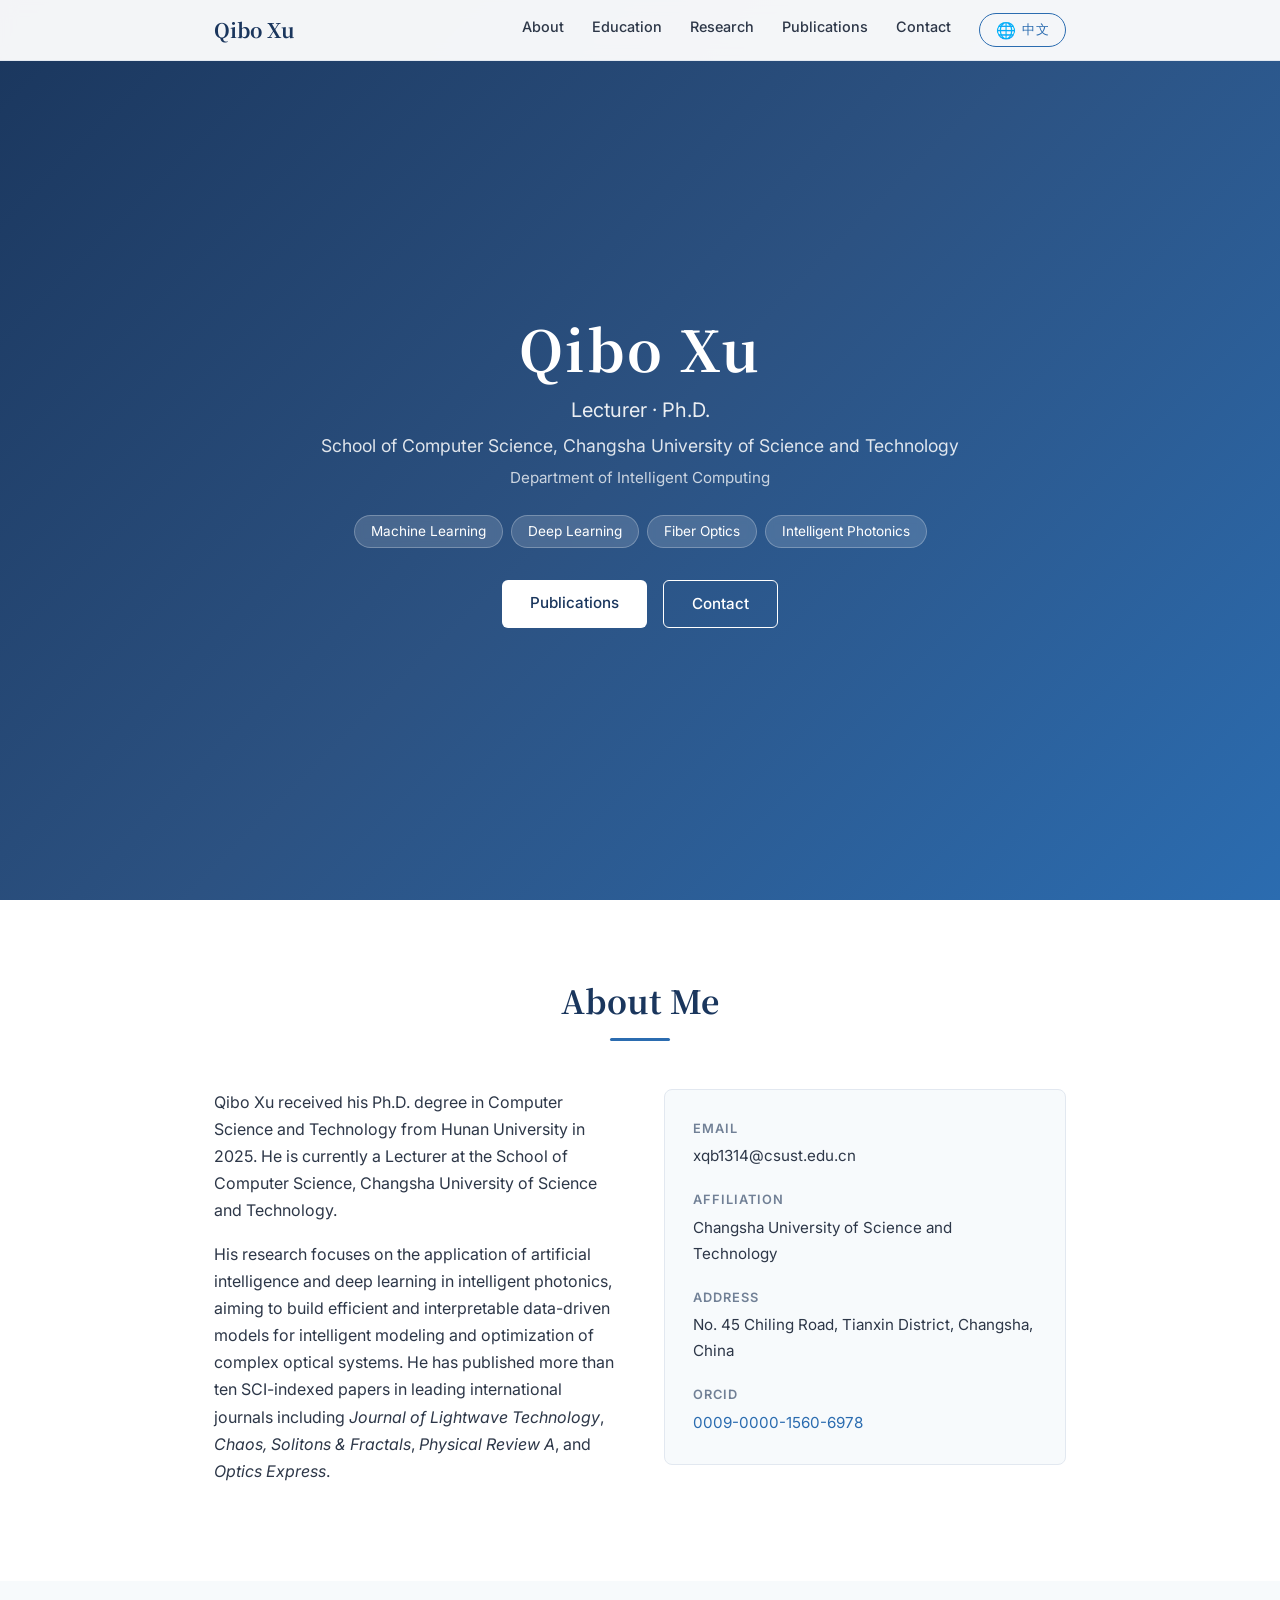
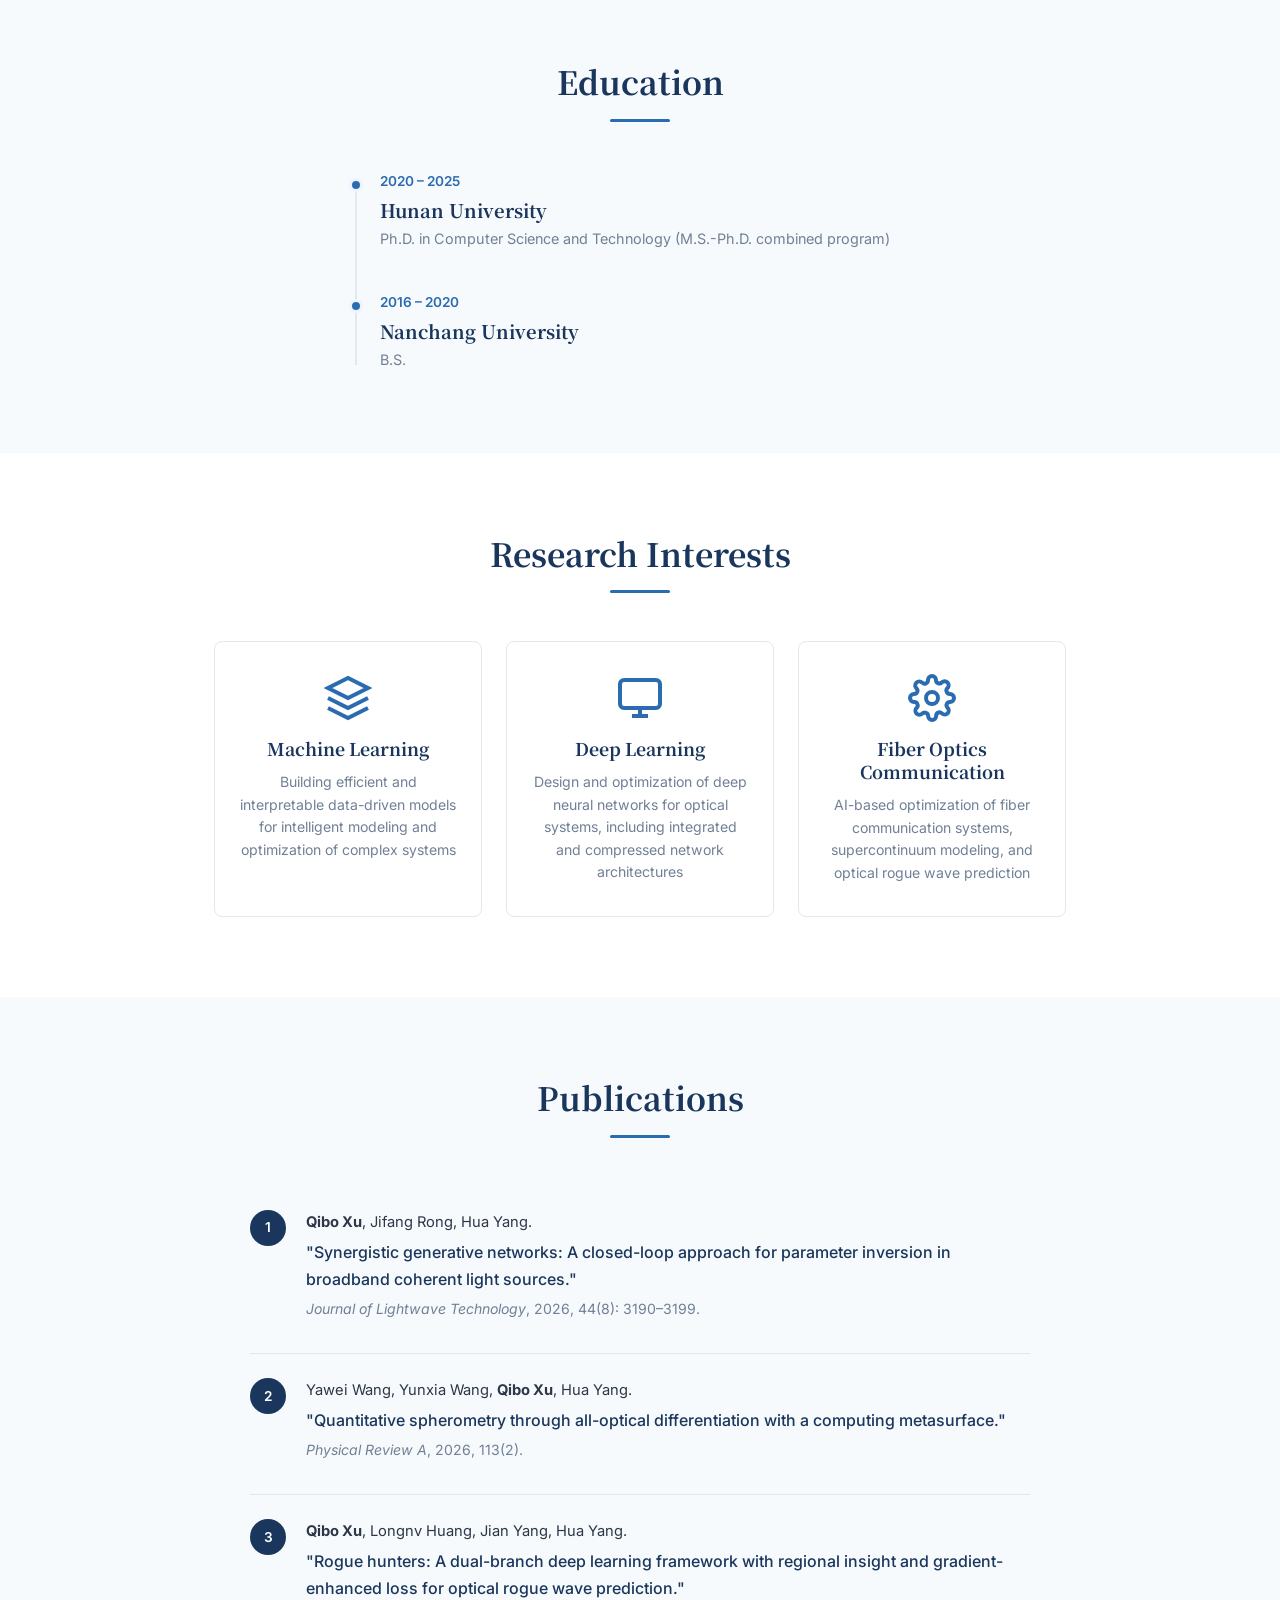
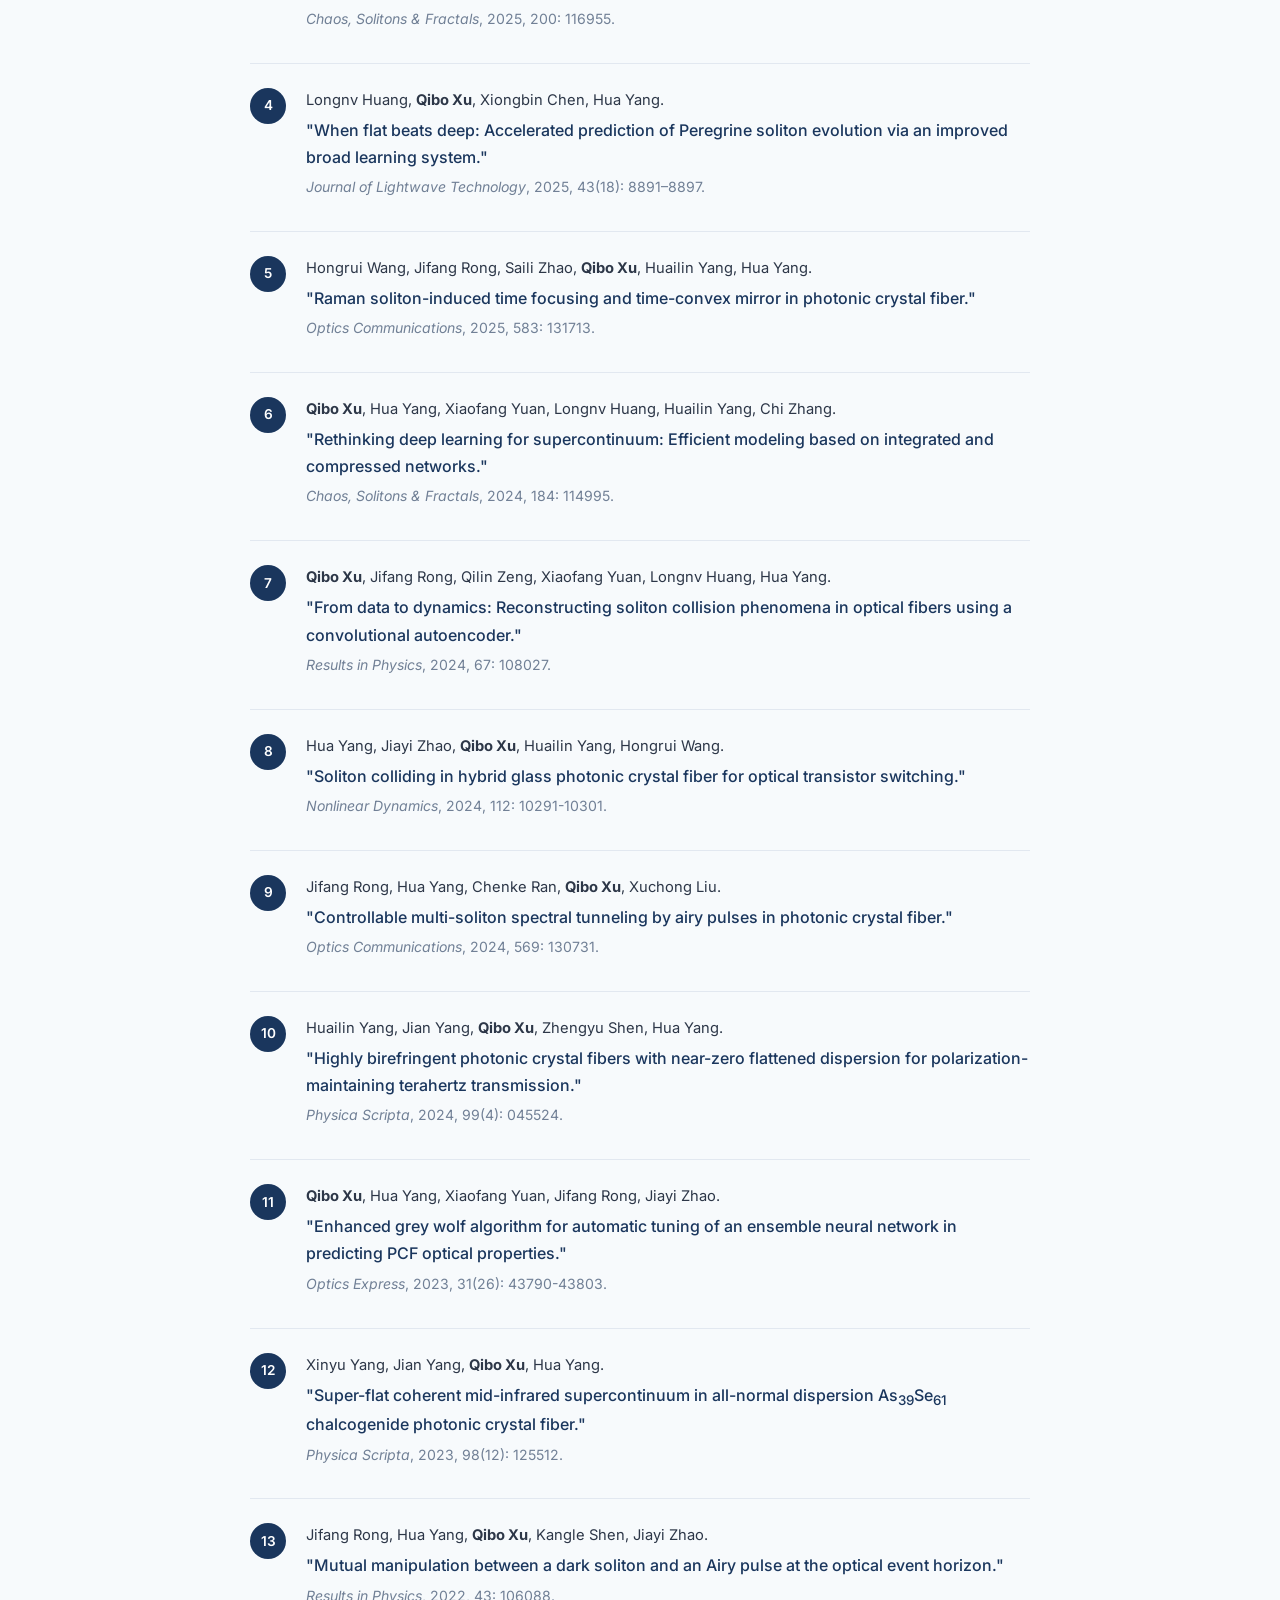
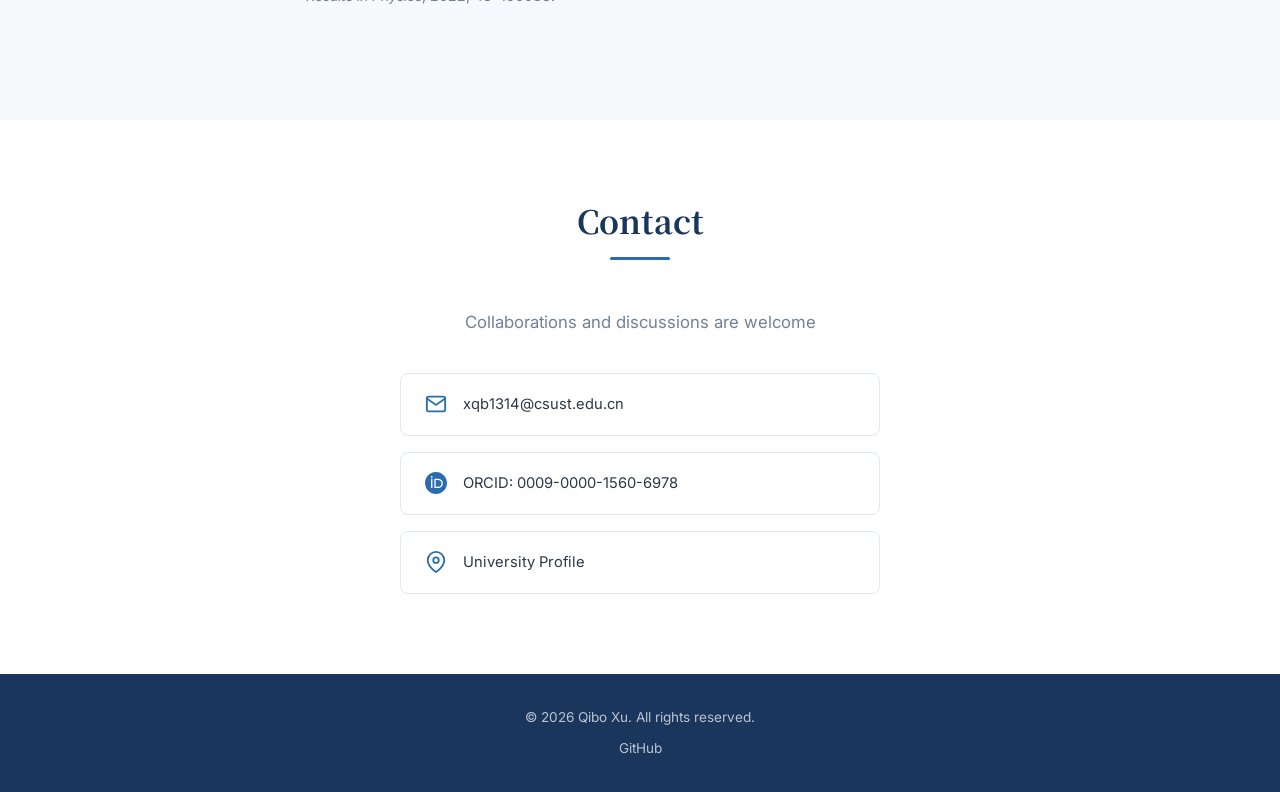
==== en.html @ 3aa689c2 "Initial commit: personal academic website" ====
<!DOCTYPE html>
<html lang="en">
<head>
  <meta charset="UTF-8">
  <meta name="viewport" content="width=device-width, initial-scale=1.0">
  <title>Qibo Xu | Changsha University of Science and Technology</title>
  <meta name="description" content="Qibo Xu, Lecturer at School of Computer Science, CSUST. Research: Machine Learning, Deep Learning, Fiber Optics Communication">
  <link rel="stylesheet" href="css/style.css">
  <link rel="preconnect" href="https://fonts.googleapis.com">
  <link rel="preconnect" href="https://fonts.gstatic.com" crossorigin>
  <link href="https://fonts.googleapis.com/css2?family=Inter:wght@300;400;500;600;700&family=Noto+Serif+SC:wght@400;600;700&display=swap" rel="stylesheet">
</head>
<body>
  <nav class="navbar">
    <div class="nav-container">
      <a href="#" class="nav-logo">Qibo Xu</a>
      <ul class="nav-menu">
        <li><a href="#about">About</a></li>
        <li><a href="#education">Education</a></li>
        <li><a href="#research">Research</a></li>
        <li><a href="#publications">Publications</a></li>
        <li><a href="#contact">Contact</a></li>
        <li><a href="index.html" class="lang-switch"><span class="icon">🌐</span> 中文</a></li>
      </ul>
      <div class="nav-toggle">
        <span></span><span></span><span></span>
      </div>
    </div>
  </nav>

  <header class="hero">
    <div class="hero-content">
      <h1 class="hero-name">Qibo Xu</h1>
      <p class="hero-title">Lecturer · Ph.D.</p>
      <p class="hero-affiliation">School of Computer Science, Changsha University of Science and Technology</p>
      <p class="hero-field">Department of Intelligent Computing</p>
      <div class="hero-tags">
        <span>Machine Learning</span>
        <span>Deep Learning</span>
        <span>Fiber Optics</span>
        <span>Intelligent Photonics</span>
      </div>
      <div class="hero-cta">
        <a href="#publications" class="btn btn-primary">Publications</a>
        <a href="#contact" class="btn btn-outline">Contact</a>
      </div>
    </div>
  </header>

  <section id="about" class="section">
    <div class="container">
      <h2 class="section-title">About Me</h2>
      <div class="section-divider"></div>
      <div class="about-grid">
        <div class="about-text">
          <p>Qibo Xu received his Ph.D. degree in Computer Science and Technology from Hunan University in 2025. He is currently a Lecturer at the School of Computer Science, Changsha University of Science and Technology.</p>
          <p>His research focuses on the application of artificial intelligence and deep learning in intelligent photonics, aiming to build efficient and interpretable data-driven models for intelligent modeling and optimization of complex optical systems. He has published more than ten SCI-indexed papers in leading international journals including <em>Journal of Lightwave Technology</em>, <em>Chaos, Solitons &amp; Fractals</em>, <em>Physical Review A</em>, and <em>Optics Express</em>.</p>
        </div>
        <div class="about-info">
          <div class="info-item">
            <span class="info-label">Email</span>
            <span class="info-value">xqb1314@csust.edu.cn</span>
          </div>
          <div class="info-item">
            <span class="info-label">Affiliation</span>
            <span class="info-value">Changsha University of Science and Technology</span>
          </div>
          <div class="info-item">
            <span class="info-label">Address</span>
            <span class="info-value">No. 45 Chiling Road, Tianxin District, Changsha, China</span>
          </div>
          <div class="info-item">
            <span class="info-label">ORCID</span>
            <span class="info-value">
              <a href="https://orcid.org/0009-0000-1560-6978" target="_blank" rel="noopener">0009-0000-1560-6978</a>
            </span>
          </div>
        </div>
      </div>
    </div>
  </section>

  <section id="education" class="section section-alt">
    <div class="container">
      <h2 class="section-title">Education</h2>
      <div class="section-divider"></div>
      <div class="timeline">
        <div class="timeline-item">
          <div class="timeline-dot"></div>
          <div class="timeline-date">2020 – 2025</div>
          <div class="timeline-content">
            <h3>Hunan University</h3>
            <p>Ph.D. in Computer Science and Technology (M.S.-Ph.D. combined program)</p>
          </div>
        </div>
        <div class="timeline-item">
          <div class="timeline-dot"></div>
          <div class="timeline-date">2016 – 2020</div>
          <div class="timeline-content">
            <h3>Nanchang University</h3>
            <p>B.S.</p>
          </div>
        </div>
      </div>
    </div>
  </section>

  <section id="research" class="section">
    <div class="container">
      <h2 class="section-title">Research Interests</h2>
      <div class="section-divider"></div>
      <div class="research-grid">
        <div class="research-card">
          <div class="research-icon">
            <svg viewBox="0 0 24 24" fill="none" stroke="currentColor" stroke-width="2">
              <path d="M12 2L2 7l10 5 10-5-10-5z"/><path d="M2 17l10 5 10-5"/><path d="M2 12l10 5 10-5"/>
            </svg>
          </div>
          <h3>Machine Learning</h3>
          <p>Building efficient and interpretable data-driven models for intelligent modeling and optimization of complex systems</p>
        </div>
        <div class="research-card">
          <div class="research-icon">
            <svg viewBox="0 0 24 24" fill="none" stroke="currentColor" stroke-width="2">
              <rect x="2" y="3" width="20" height="14" rx="2" ry="2"/><line x1="8" y1="21" x2="16" y2="21"/><line x1="12" y1="17" x2="12" y2="21"/>
            </svg>
          </div>
          <h3>Deep Learning</h3>
          <p>Design and optimization of deep neural networks for optical systems, including integrated and compressed network architectures</p>
        </div>
        <div class="research-card">
          <div class="research-icon">
            <svg viewBox="0 0 24 24" fill="none" stroke="currentColor" stroke-width="2">
              <circle cx="12" cy="12" r="3"/><path d="M19.4 15a1.65 1.65 0 0 0 .33 1.82l.06.06a2 2 0 0 1-2.83 2.83l-.06-.06a1.65 1.65 0 0 0-1.82-.33 1.65 1.65 0 0 0-1 1.51V21a2 2 0 0 1-4 0v-.09A1.65 1.65 0 0 0 9 19.4a1.65 1.65 0 0 0-1.82.33l-.06.06a2 2 0 0 1-2.83-2.83l.06-.06A1.65 1.65 0 0 0 4.68 15a1.65 1.65 0 0 0-1.51-1H3a2 2 0 0 1 0-4h.09A1.65 1.65 0 0 0 4.6 9a1.65 1.65 0 0 0-.33-1.82l-.06-.06a2 2 0 0 1 2.83-2.83l.06.06A1.65 1.65 0 0 0 9 4.68a1.65 1.65 0 0 0 1-1.51V3a2 2 0 0 1 4 0v.09a1.65 1.65 0 0 0 1 1.51 1.65 1.65 0 0 0 1.82-.33l.06-.06a2 2 0 0 1 2.83 2.83l-.06.06A1.65 1.65 0 0 0 19.4 9a1.65 1.65 0 0 0 1.51 1H21a2 2 0 0 1 0 4h-.09a1.65 1.65 0 0 0-1.51 1z"/>
            </svg>
          </div>
          <h3>Fiber Optics Communication</h3>
          <p>AI-based optimization of fiber communication systems, supercontinuum modeling, and optical rogue wave prediction</p>
        </div>
      </div>
    </div>
  </section>

  <section id="publications" class="section section-alt">
    <div class="container">
      <h2 class="section-title">Publications</h2>
      <div class="section-divider"></div>
      <div class="pub-list">
        <div class="pub-item">
          <span class="pub-num">1</span>
          <div class="pub-content">
            <p class="pub-authors"><strong>Qibo Xu</strong>, Jifang Rong, Hua Yang.</p>
            <p class="pub-title">"Synergistic generative networks: A closed-loop approach for parameter inversion in broadband coherent light sources."</p>
            <p class="pub-journal"><em>Journal of Lightwave Technology</em>, 2026, 44(8): 3190–3199.</p>
          </div>
        </div>
        <div class="pub-item">
          <span class="pub-num">2</span>
          <div class="pub-content">
            <p class="pub-authors">Yawei Wang, Yunxia Wang, <strong>Qibo Xu</strong>, Hua Yang.</p>
            <p class="pub-title">"Quantitative spherometry through all-optical differentiation with a computing metasurface."</p>
            <p class="pub-journal"><em>Physical Review A</em>, 2026, 113(2).</p>
          </div>
        </div>
        <div class="pub-item">
          <span class="pub-num">3</span>
          <div class="pub-content">
            <p class="pub-authors"><strong>Qibo Xu</strong>, Longnv Huang, Jian Yang, Hua Yang.</p>
            <p class="pub-title">"Rogue hunters: A dual-branch deep learning framework with regional insight and gradient-enhanced loss for optical rogue wave prediction."</p>
            <p class="pub-journal"><em>Chaos, Solitons &amp; Fractals</em>, 2025, 200: 116955.</p>
          </div>
        </div>
        <div class="pub-item">
          <span class="pub-num">4</span>
          <div class="pub-content">
            <p class="pub-authors">Longnv Huang, <strong>Qibo Xu</strong>, Xiongbin Chen, Hua Yang.</p>
            <p class="pub-title">"When flat beats deep: Accelerated prediction of Peregrine soliton evolution via an improved broad learning system."</p>
            <p class="pub-journal"><em>Journal of Lightwave Technology</em>, 2025, 43(18): 8891–8897.</p>
          </div>
        </div>
        <div class="pub-item">
          <span class="pub-num">5</span>
          <div class="pub-content">
            <p class="pub-authors">Hongrui Wang, Jifang Rong, Saili Zhao, <strong>Qibo Xu</strong>, Huailin Yang, Hua Yang.</p>
            <p class="pub-title">"Raman soliton-induced time focusing and time-convex mirror in photonic crystal fiber."</p>
            <p class="pub-journal"><em>Optics Communications</em>, 2025, 583: 131713.</p>
          </div>
        </div>
        <div class="pub-item">
          <span class="pub-num">6</span>
          <div class="pub-content">
            <p class="pub-authors"><strong>Qibo Xu</strong>, Hua Yang, Xiaofang Yuan, Longnv Huang, Huailin Yang, Chi Zhang.</p>
            <p class="pub-title">"Rethinking deep learning for supercontinuum: Efficient modeling based on integrated and compressed networks."</p>
            <p class="pub-journal"><em>Chaos, Solitons &amp; Fractals</em>, 2024, 184: 114995.</p>
          </div>
        </div>
        <div class="pub-item">
          <span class="pub-num">7</span>
          <div class="pub-content">
            <p class="pub-authors"><strong>Qibo Xu</strong>, Jifang Rong, Qilin Zeng, Xiaofang Yuan, Longnv Huang, Hua Yang.</p>
            <p class="pub-title">"From data to dynamics: Reconstructing soliton collision phenomena in optical fibers using a convolutional autoencoder."</p>
            <p class="pub-journal"><em>Results in Physics</em>, 2024, 67: 108027.</p>
          </div>
        </div>
        <div class="pub-item">
          <span class="pub-num">8</span>
          <div class="pub-content">
            <p class="pub-authors">Hua Yang, Jiayi Zhao, <strong>Qibo Xu</strong>, Huailin Yang, Hongrui Wang.</p>
            <p class="pub-title">"Soliton colliding in hybrid glass photonic crystal fiber for optical transistor switching."</p>
            <p class="pub-journal"><em>Nonlinear Dynamics</em>, 2024, 112: 10291-10301.</p>
          </div>
        </div>
        <div class="pub-item">
          <span class="pub-num">9</span>
          <div class="pub-content">
            <p class="pub-authors">Jifang Rong, Hua Yang, Chenke Ran, <strong>Qibo Xu</strong>, Xuchong Liu.</p>
            <p class="pub-title">"Controllable multi-soliton spectral tunneling by airy pulses in photonic crystal fiber."</p>
            <p class="pub-journal"><em>Optics Communications</em>, 2024, 569: 130731.</p>
          </div>
        </div>
        <div class="pub-item">
          <span class="pub-num">10</span>
          <div class="pub-content">
            <p class="pub-authors">Huailin Yang, Jian Yang, <strong>Qibo Xu</strong>, Zhengyu Shen, Hua Yang.</p>
            <p class="pub-title">"Highly birefringent photonic crystal fibers with near-zero flattened dispersion for polarization-maintaining terahertz transmission."</p>
            <p class="pub-journal"><em>Physica Scripta</em>, 2024, 99(4): 045524.</p>
          </div>
        </div>
        <div class="pub-item">
          <span class="pub-num">11</span>
          <div class="pub-content">
            <p class="pub-authors"><strong>Qibo Xu</strong>, Hua Yang, Xiaofang Yuan, Jifang Rong, Jiayi Zhao.</p>
            <p class="pub-title">"Enhanced grey wolf algorithm for automatic tuning of an ensemble neural network in predicting PCF optical properties."</p>
            <p class="pub-journal"><em>Optics Express</em>, 2023, 31(26): 43790-43803.</p>
          </div>
        </div>
        <div class="pub-item">
          <span class="pub-num">12</span>
          <div class="pub-content">
            <p class="pub-authors">Xinyu Yang, Jian Yang, <strong>Qibo Xu</strong>, Hua Yang.</p>
            <p class="pub-title">"Super-flat coherent mid-infrared supercontinuum in all-normal dispersion As<sub>39</sub>Se<sub>61</sub> chalcogenide photonic crystal fiber."</p>
            <p class="pub-journal"><em>Physica Scripta</em>, 2023, 98(12): 125512.</p>
          </div>
        </div>
        <div class="pub-item">
          <span class="pub-num">13</span>
          <div class="pub-content">
            <p class="pub-authors">Jifang Rong, Hua Yang, <strong>Qibo Xu</strong>, Kangle Shen, Jiayi Zhao.</p>
            <p class="pub-title">"Mutual manipulation between a dark soliton and an Airy pulse at the optical event horizon."</p>
            <p class="pub-journal"><em>Results in Physics</em>, 2022, 43: 106088.</p>
          </div>
        </div>
      </div>
    </div>
  </section>

  <section id="contact" class="section">
    <div class="container">
      <h2 class="section-title">Contact</h2>
      <div class="section-divider"></div>
      <div class="contact-content">
        <p class="contact-text">Collaborations and discussions are welcome</p>
        <div class="contact-links">
          <a href="mailto:xqb1314@csust.edu.cn" class="contact-card">
            <svg viewBox="0 0 24 24" fill="none" stroke="currentColor" stroke-width="2">
              <path d="M4 4h16c1.1 0 2 .9 2 2v12c0 1.1-.9 2-2 2H4c-1.1 0-2-.9-2-2V6c0-1.1.9-2 2-2z"/>
              <polyline points="22,6 12,13 2,6"/>
            </svg>
            <span>xqb1314@csust.edu.cn</span>
          </a>
          <a href="https://orcid.org/0009-0000-1560-6978" target="_blank" rel="noopener" class="contact-card">
            <svg viewBox="0 0 24 24" fill="currentColor">
              <path d="M12 0C5.372 0 0 5.372 0 12s5.372 12 12 12 12-5.372 12-12S18.628 0 12 0zM7.369 4.378c.525 0 .947.431.947.947s-.422.947-.947.947a.95.95 0 0 1-.947-.947c0-.525.422-.947.947-.947zm-.722 3.038h1.444v10.041H6.647V7.416zm3.562 0h3.9c3.712 0 5.344 2.653 5.344 5.025 0 2.578-2.016 5.025-5.325 5.025h-3.919V7.416zm1.444 1.303v7.444h2.297c3.272 0 4.022-2.484 4.022-3.722 0-2.016-1.284-3.722-3.997-3.722h-2.322z"/>
            </svg>
            <span>ORCID: 0009-0000-1560-6978</span>
          </a>
          <a href="https://www.csust.edu.cn/jtxy/info/1342/24388.htm" target="_blank" rel="noopener" class="contact-card">
            <svg viewBox="0 0 24 24" fill="none" stroke="currentColor" stroke-width="2">
              <path d="M21 10c0 7-9 13-9 13s-9-6-9-13a9 9 0 0 1 18 0z"/>
              <circle cx="12" cy="10" r="3"/>
            </svg>
            <span>University Profile</span>
          </a>
        </div>
      </div>
    </div>
  </section>

  <footer class="footer">
    <div class="container">
      <p>&copy; 2026 Qibo Xu. All rights reserved.</p>
      <p class="footer-links">
        <a href="https://github.com/huang-td" target="_blank" rel="noopener">GitHub</a>
      </p>
    </div>
  </footer>

  <script src="js/main.js"></script>
</body>
</html>
---- css/style.css ----
*, *::before, *::after {
  margin: 0;
  padding: 0;
  box-sizing: border-box;
}

:root {
  --primary: #1a365d;
  --primary-light: #2b6cb0;
  --primary-lighter: #ebf4ff;
  --accent: #2b6cb0;
  --text: #2d3748;
  --text-light: #718096;
  --bg: #ffffff;
  --bg-alt: #f7fafc;
  --border: #e2e8f0;
  --radius: 8px;
  --shadow: 0 2px 12px rgba(0, 0, 0, 0.06);
  --transition: 0.3s ease;
}

html {
  scroll-behavior: smooth;
}

body {
  font-family: 'Inter', -apple-system, BlinkMacSystemFont, 'Segoe UI', sans-serif;
  color: var(--text);
  line-height: 1.7;
  background: var(--bg);
  -webkit-font-smoothing: antialiased;
}

h1, h2, h3 {
  font-family: 'Noto Serif SC', Georgia, 'Times New Roman', serif;
  line-height: 1.3;
}

.container {
  max-width: 900px;
  margin: 0 auto;
  padding: 0 24px;
}

.section {
  padding: 80px 0;
}

.section-alt {
  background: var(--bg-alt);
}

.section-title {
  font-size: 2rem;
  text-align: center;
  color: var(--primary);
  margin-bottom: 16px;
}

.section-divider {
  width: 60px;
  height: 3px;
  background: var(--accent);
  margin: 0 auto 48px;
  border-radius: 2px;
}

/* Navigation */
.navbar {
  position: fixed;
  top: 0;
  left: 0;
  right: 0;
  z-index: 1000;
  background: rgba(255, 255, 255, 0.95);
  backdrop-filter: blur(8px);
  border-bottom: 1px solid var(--border);
  transition: var(--transition);
}

.nav-container {
  max-width: 900px;
  margin: 0 auto;
  padding: 0 24px;
  display: flex;
  align-items: center;
  justify-content: space-between;
  height: 60px;
}

.nav-logo {
  font-family: 'Noto Serif SC', serif;
  font-size: 1.25rem;
  font-weight: 700;
  color: var(--primary);
  text-decoration: none;
}

.nav-menu {
  display: flex;
  list-style: none;
  gap: 28px;
}

.nav-menu a {
  text-decoration: none;
  color: var(--text);
  font-size: 0.9rem;
  font-weight: 500;
  transition: color var(--transition);
}

.nav-menu a:hover {
  color: var(--accent);
}

.lang-switch {
  display: inline-flex;
  align-items: center;
  gap: 6px;
  padding: 5px 16px;
  border: 1.5px solid var(--accent);
  border-radius: 20px;
  font-size: 0.8rem !important;
  font-weight: 600;
  color: var(--accent) !important;
  background: transparent;
  cursor: pointer;
  transition: all 0.3s ease;
  text-decoration: none;
  letter-spacing: 0.5px;
}

.lang-switch:hover {
  background: var(--accent);
  color: #fff !important;
  transform: translateY(-1px);
  box-shadow: 0 2px 8px rgba(43, 108, 176, 0.3);
}

.lang-switch .icon {
  font-size: 1rem;
  line-height: 1;
}

.nav-toggle {
  display: none;
  flex-direction: column;
  gap: 5px;
  cursor: pointer;
  padding: 4px;
}

.nav-toggle span {
  display: block;
  width: 24px;
  height: 2px;
  background: var(--text);
  transition: var(--transition);
}

/* Hero */
.hero {
  min-height: 100vh;
  display: flex;
  align-items: center;
  justify-content: center;
  text-align: center;
  padding: 100px 24px 60px;
  background: linear-gradient(135deg, var(--primary) 0%, #2c5282 50%, #2b6cb0 100%);
  color: #fff;
}

.hero-content {
  max-width: 700px;
}

.hero-name {
  font-size: 3.5rem;
  font-weight: 700;
  margin-bottom: 8px;
  letter-spacing: 2px;
}

.hero-title {
  font-size: 1.25rem;
  opacity: 0.9;
  margin-bottom: 4px;
}

.hero-affiliation {
  font-size: 1.1rem;
  opacity: 0.85;
  margin-bottom: 4px;
}

.hero-field {
  font-size: 0.95rem;
  opacity: 0.75;
  margin-bottom: 24px;
}

.hero-tags {
  display: flex;
  flex-wrap: wrap;
  justify-content: center;
  gap: 8px;
  margin-bottom: 32px;
}

.hero-tags span {
  display: inline-block;
  padding: 4px 16px;
  background: rgba(255, 255, 255, 0.15);
  border: 1px solid rgba(255, 255, 255, 0.25);
  border-radius: 20px;
  font-size: 0.85rem;
  backdrop-filter: blur(4px);
}

.hero-cta {
  display: flex;
  gap: 16px;
  justify-content: center;
}

.btn {
  display: inline-block;
  padding: 10px 28px;
  border-radius: 6px;
  font-size: 0.95rem;
  font-weight: 500;
  text-decoration: none;
  transition: all var(--transition);
  cursor: pointer;
}

.btn-primary {
  background: #fff;
  color: var(--primary);
}

.btn-primary:hover {
  background: rgba(255, 255, 255, 0.9);
  transform: translateY(-1px);
}

.btn-outline {
  border: 1.5px solid #fff;
  color: #fff;
}

.btn-outline:hover {
  background: rgba(255, 255, 255, 0.1);
  transform: translateY(-1px);
}

/* About */
.about-grid {
  display: grid;
  grid-template-columns: 1fr 1fr;
  gap: 48px;
  align-items: start;
}

.about-text p {
  margin-bottom: 16px;
  font-size: 1rem;
  color: var(--text);
}

.about-info {
  background: var(--bg-alt);
  border-radius: var(--radius);
  padding: 28px;
  border: 1px solid var(--border);
}

.info-item {
  display: flex;
  flex-direction: column;
  margin-bottom: 20px;
}

.info-item:last-child {
  margin-bottom: 0;
}

.info-label {
  font-size: 0.8rem;
  font-weight: 600;
  text-transform: uppercase;
  letter-spacing: 1px;
  color: var(--text-light);
  margin-bottom: 4px;
}

.info-value {
  font-size: 0.95rem;
  color: var(--text);
}

.info-value a {
  color: var(--accent);
  text-decoration: none;
}

.info-value a:hover {
  text-decoration: underline;
}

/* Timeline */
.timeline {
  position: relative;
  max-width: 600px;
  margin: 0 auto;
  padding-left: 40px;
}

.timeline::before {
  content: '';
  position: absolute;
  left: 15px;
  top: 8px;
  bottom: 8px;
  width: 2px;
  background: var(--border);
}

.timeline-item {
  position: relative;
  margin-bottom: 40px;
}

.timeline-item:last-child {
  margin-bottom: 0;
}

.timeline-dot {
  position: absolute;
  left: -31px;
  top: 8px;
  width: 14px;
  height: 14px;
  border-radius: 50%;
  background: var(--accent);
  border: 3px solid var(--primary-lighter);
}

.timeline-date {
  font-size: 0.85rem;
  font-weight: 600;
  color: var(--accent);
  margin-bottom: 6px;
}

.timeline-content h3 {
  font-size: 1.15rem;
  margin-bottom: 4px;
  color: var(--primary);
}

.timeline-content p {
  font-size: 0.9rem;
  color: var(--text-light);
}

/* Research */
.research-grid {
  display: grid;
  grid-template-columns: repeat(3, 1fr);
  gap: 24px;
}

.research-card {
  background: var(--bg);
  border: 1px solid var(--border);
  border-radius: var(--radius);
  padding: 32px 24px;
  text-align: center;
  transition: all var(--transition);
}

.research-card:hover {
  transform: translateY(-4px);
  box-shadow: var(--shadow);
  border-color: var(--accent);
}

.research-icon {
  width: 48px;
  height: 48px;
  margin: 0 auto 16px;
  color: var(--accent);
}

.research-icon svg {
  width: 100%;
  height: 100%;
}

.research-card h3 {
  font-size: 1.1rem;
  margin-bottom: 10px;
  color: var(--primary);
}

.research-card p {
  font-size: 0.88rem;
  color: var(--text-light);
  line-height: 1.6;
}

/* Publications */
.pub-list {
  max-width: 780px;
  margin: 0 auto;
}

.pub-item {
  display: flex;
  gap: 20px;
  padding: 24px 0;
  border-bottom: 1px solid var(--border);
}

.pub-item:last-child {
  border-bottom: none;
}

.pub-num {
  flex-shrink: 0;
  width: 36px;
  height: 36px;
  background: var(--primary);
  color: #fff;
  border-radius: 50%;
  display: flex;
  align-items: center;
  justify-content: center;
  font-size: 0.85rem;
  font-weight: 600;
}

.pub-content {
  flex: 1;
}

.pub-authors {
  font-size: 0.92rem;
  margin-bottom: 4px;
}

.pub-title {
  font-size: 1rem;
  color: var(--primary);
  margin-bottom: 4px;
  font-weight: 500;
}

.pub-journal {
  font-size: 0.88rem;
  color: var(--text-light);
  margin-bottom: 8px;
}

.pub-badge {
  display: inline-block;
  font-size: 0.75rem;
  padding: 2px 10px;
  border-radius: 4px;
  background: var(--bg-alt);
  color: var(--text-light);
  border: 1px solid var(--border);
}

.pub-badge.top {
  background: #fef3c7;
  color: #92400e;
  border-color: #fde68a;
}

/* Contact */
.contact-text {
  text-align: center;
  font-size: 1.05rem;
  color: var(--text-light);
  margin-bottom: 36px;
}

.contact-links {
  display: flex;
  flex-direction: column;
  gap: 16px;
  max-width: 480px;
  margin: 0 auto;
}

.contact-card {
  display: flex;
  align-items: center;
  gap: 16px;
  padding: 18px 24px;
  background: var(--bg);
  border: 1px solid var(--border);
  border-radius: var(--radius);
  text-decoration: none;
  color: var(--text);
  transition: all var(--transition);
}

.contact-card:hover {
  border-color: var(--accent);
  box-shadow: var(--shadow);
  transform: translateX(4px);
}

.contact-card svg {
  width: 22px;
  height: 22px;
  flex-shrink: 0;
  color: var(--accent);
}

.contact-card span {
  font-size: 0.92rem;
}

/* Footer */
.footer {
  background: var(--primary);
  color: rgba(255, 255, 255, 0.7);
  text-align: center;
  padding: 32px 0;
  font-size: 0.85rem;
}

.footer-links {
  margin-top: 8px;
}

.footer-links a {
  color: rgba(255, 255, 255, 0.7);
  text-decoration: none;
  transition: color var(--transition);
}

.footer-links a:hover {
  color: #fff;
}

/* Mobile */
@media (max-width: 768px) {
  .section {
    padding: 56px 0;
  }

  .section-title {
    font-size: 1.6rem;
  }

  .hero-name {
    font-size: 2.4rem;
  }

  .hero-title {
    font-size: 1.05rem;
  }

  .nav-menu {
    display: none;
    position: absolute;
    top: 60px;
    left: 0;
    right: 0;
    flex-direction: column;
    background: rgba(255, 255, 255, 0.98);
    border-bottom: 1px solid var(--border);
    padding: 16px 24px;
    gap: 12px;
  }

  .nav-menu.active {
    display: flex;
  }

  .nav-toggle {
    display: flex;
  }

  .about-grid {
    grid-template-columns: 1fr;
    gap: 32px;
  }

  .research-grid {
    grid-template-columns: 1fr;
  }

  .pub-item {
    flex-direction: column;
    gap: 12px;
  }

  .pub-num {
    width: 30px;
    height: 30px;
    font-size: 0.8rem;
  }

  .hero-cta {
    flex-direction: column;
    align-items: center;
  }

  .hero-tags span {
    font-size: 0.8rem;
    padding: 3px 12px;
  }
}
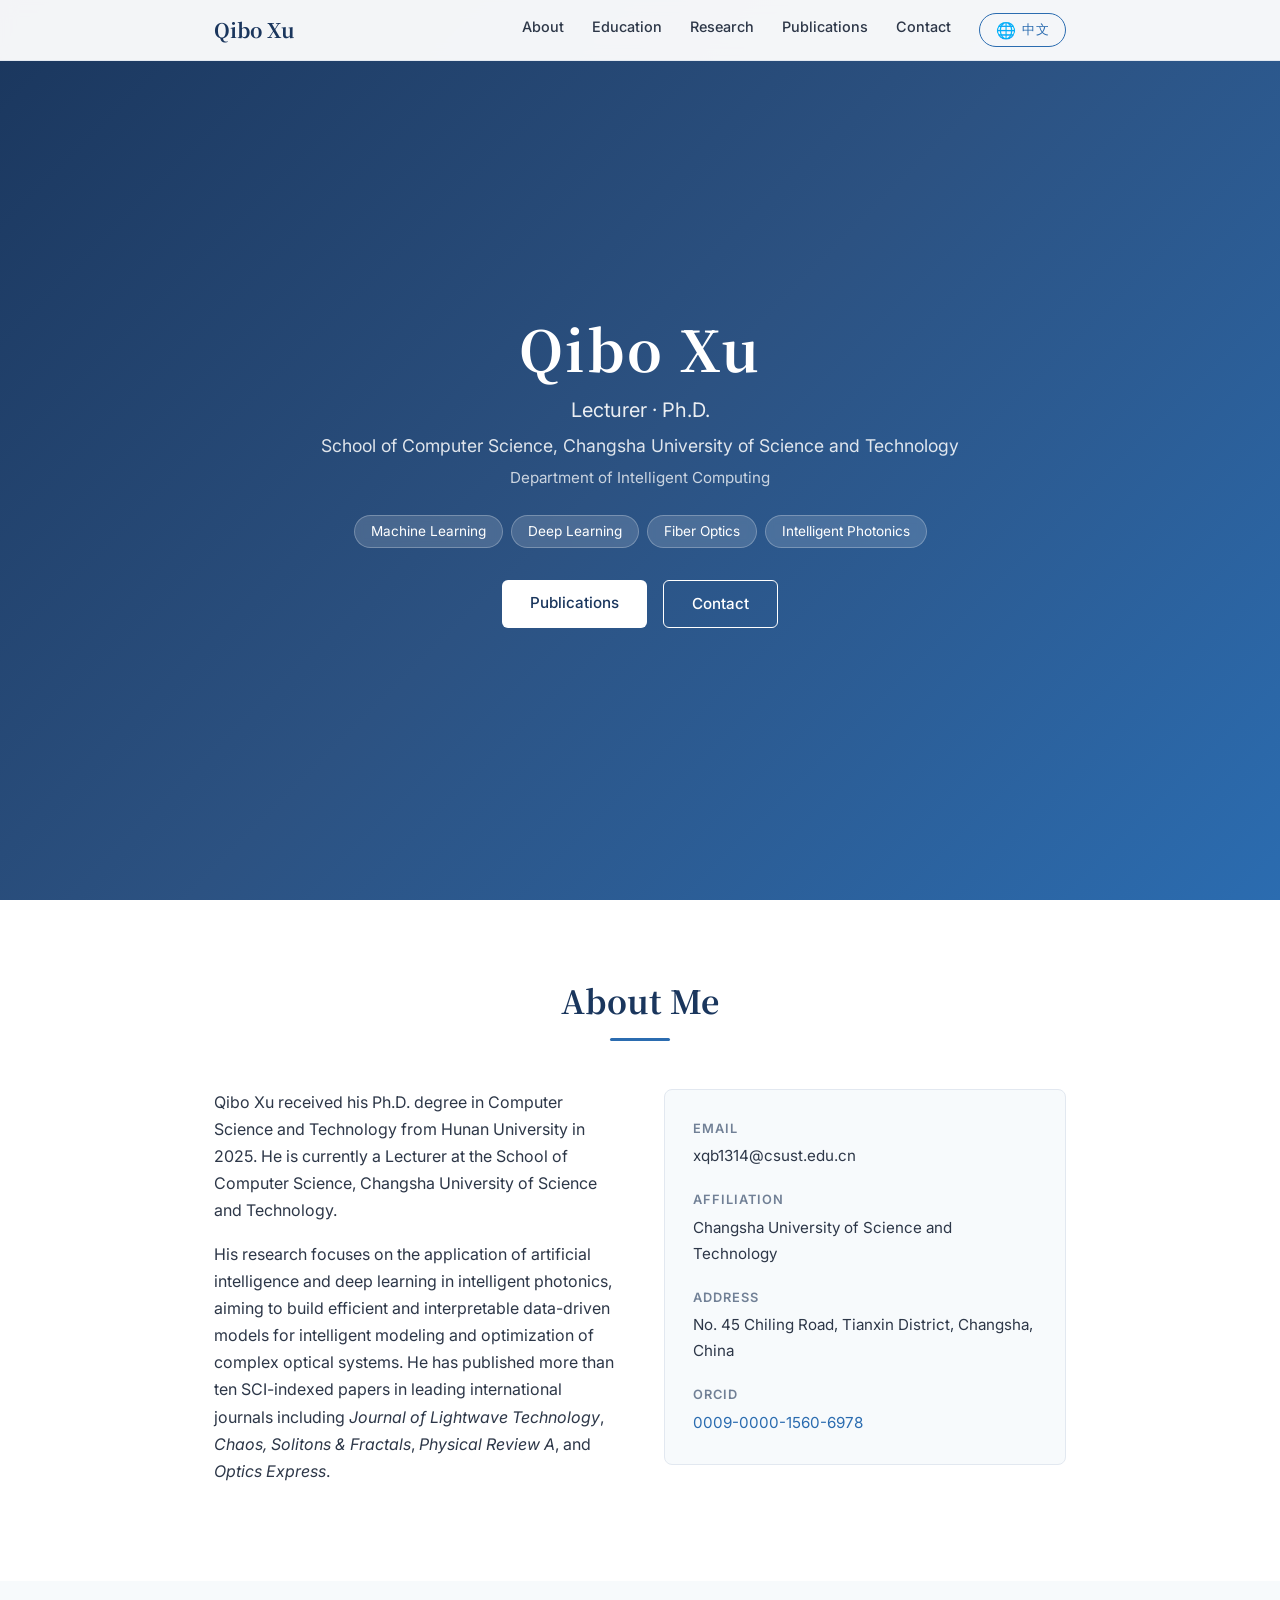
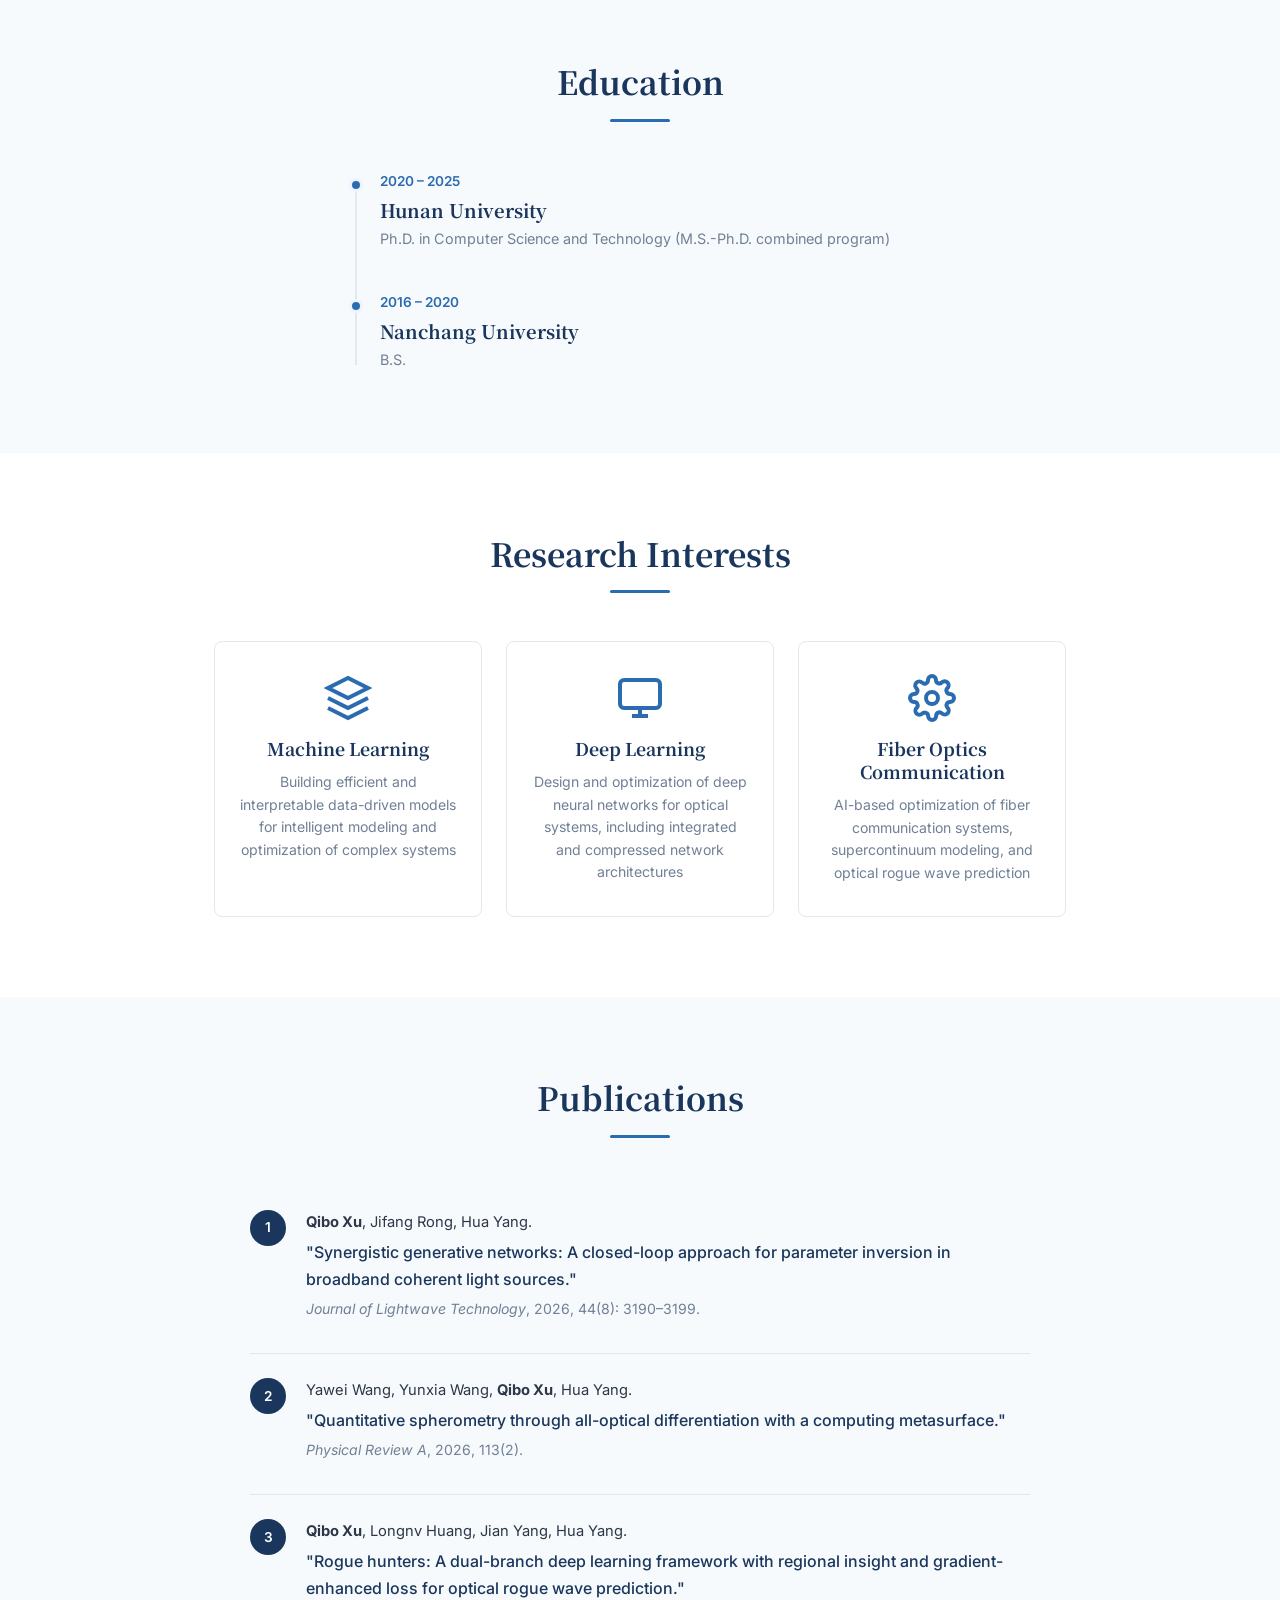
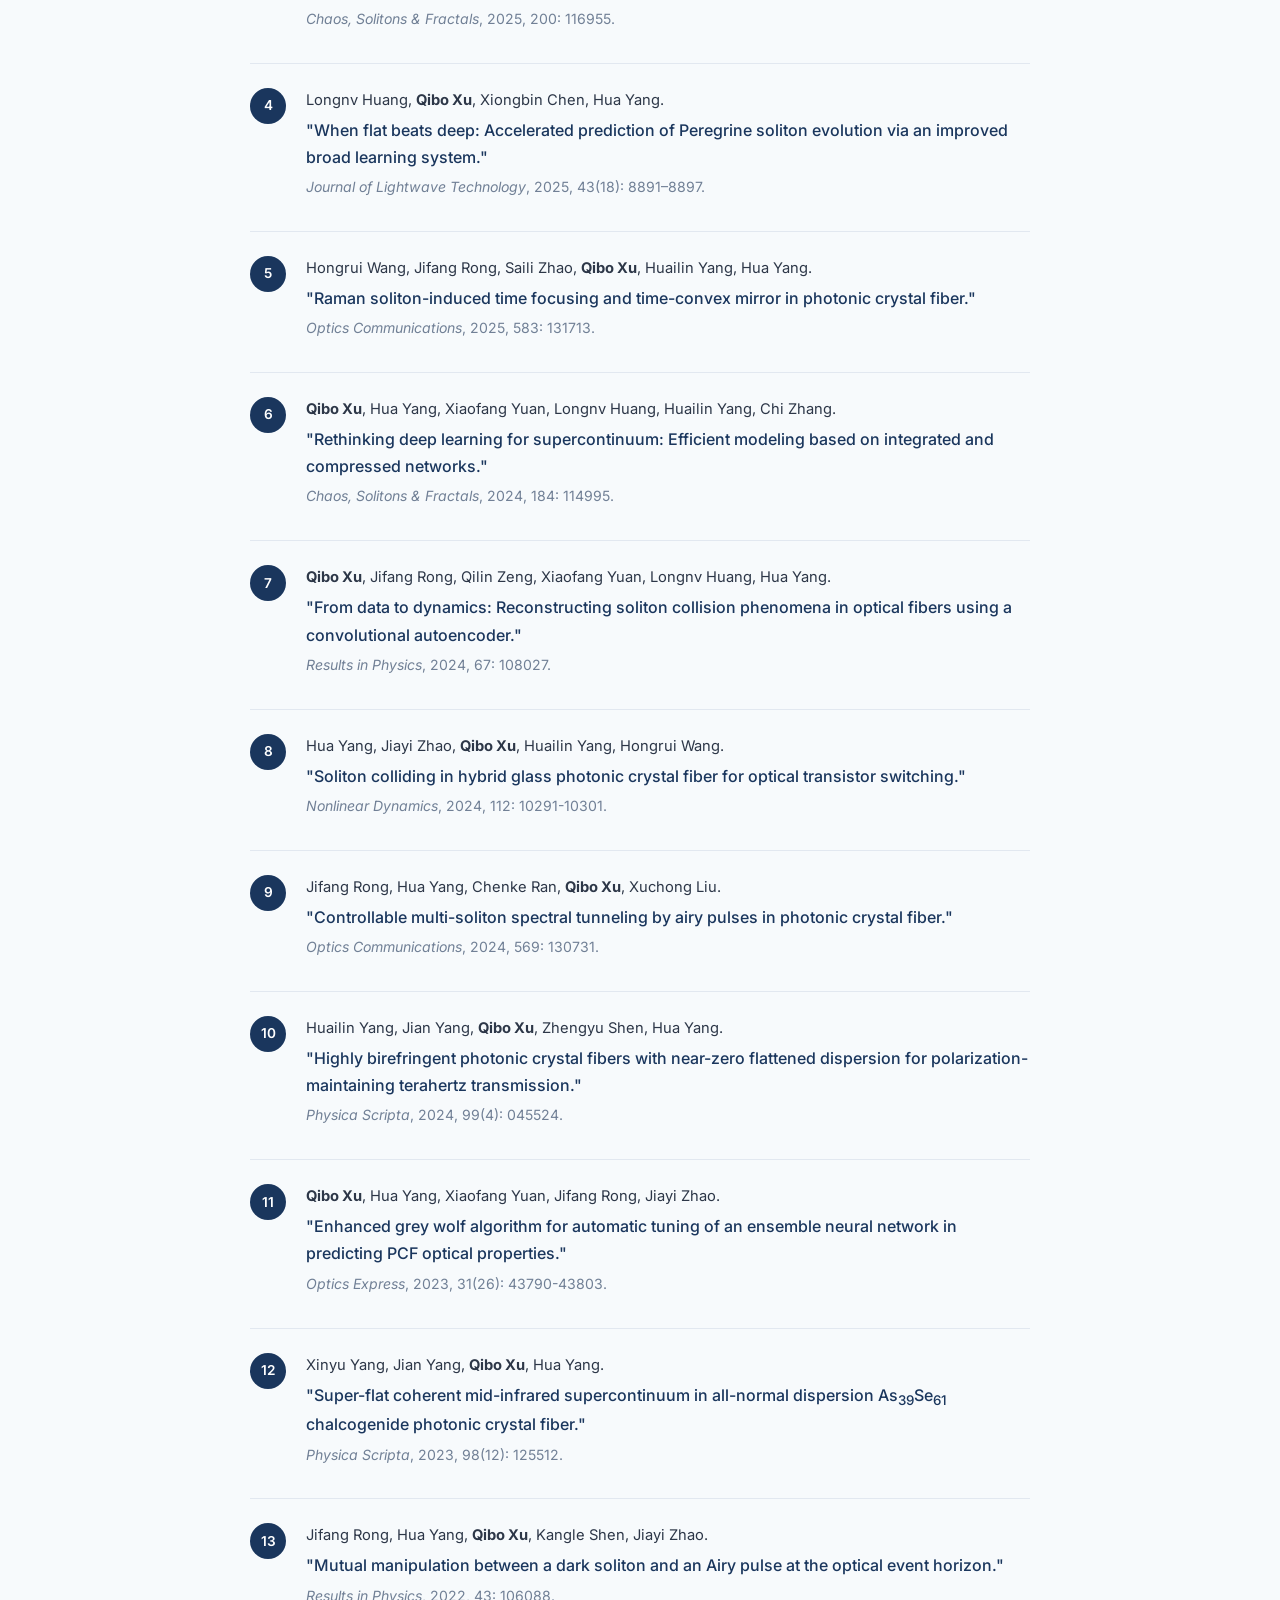
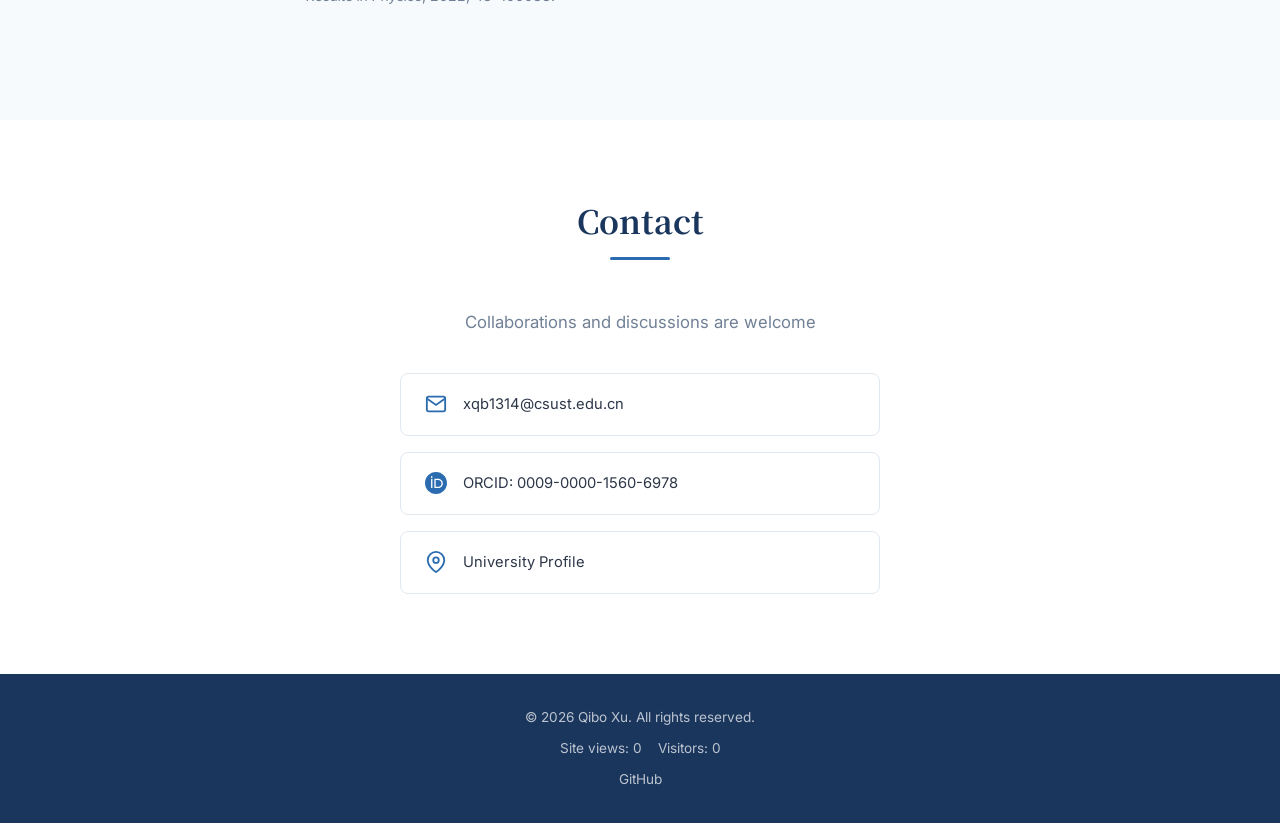
==== commit 87e6bae6: "Update profile link and add visitor stats" ====
--- a/en.html
+++ b/en.html
@@ -20,7 +20,7 @@
         <li><a href="#research">Research</a></li>
         <li><a href="#publications">Publications</a></li>
         <li><a href="#contact">Contact</a></li>
-        <li><a href="index.html" class="lang-switch"><span class="icon">🌐</span> 中文</a></li>
+        <li><a href="index.html" class="lang-switch" title="切换至中文版"><span class="icon">🌐</span> 中文</a></li>
       </ul>
       <div class="nav-toggle">
         <span></span><span></span><span></span>
@@ -274,7 +274,7 @@
             </svg>
             <span>ORCID: 0009-0000-1560-6978</span>
           </a>
-          <a href="https://www.csust.edu.cn/jtxy/info/1342/24388.htm" target="_blank" rel="noopener" class="contact-card">
+          <a href="https://www.csust.edu.cn/jtxy/info/1922/28793.htm" target="_blank" rel="noopener" class="contact-card">
             <svg viewBox="0 0 24 24" fill="none" stroke="currentColor" stroke-width="2">
               <path d="M21 10c0 7-9 13-9 13s-9-6-9-13a9 9 0 0 1 18 0z"/>
               <circle cx="12" cy="10" r="3"/>
@@ -289,12 +289,17 @@
   <footer class="footer">
     <div class="container">
       <p>&copy; 2026 Qibo Xu. All rights reserved.</p>
+      <p class="visitor-stats">
+        <span id="busuanzi_container_site_pv">Site views: <span id="busuanzi_value_site_pv">0</span></span>
+        <span id="busuanzi_container_site_uv">Visitors: <span id="busuanzi_value_site_uv">0</span></span>
+      </p>
       <p class="footer-links">
         <a href="https://github.com/huang-td" target="_blank" rel="noopener">GitHub</a>
       </p>
     </div>
   </footer>
 
+  <script async src="https://busuanzi.ibruce.info/busuanzi/2.3/busuanzi.pure.mini.js"></script>
   <script src="js/main.js"></script>
 </body>
 </html>
--- a/css/style.css
+++ b/css/style.css
@@ -539,6 +539,14 @@
   margin-top: 8px;
 }
 
+.visitor-stats {
+  display: flex;
+  justify-content: center;
+  gap: 16px;
+  flex-wrap: wrap;
+  margin-top: 8px;
+}
+
 .footer-links a {
   color: rgba(255, 255, 255, 0.7);
   text-decoration: none;
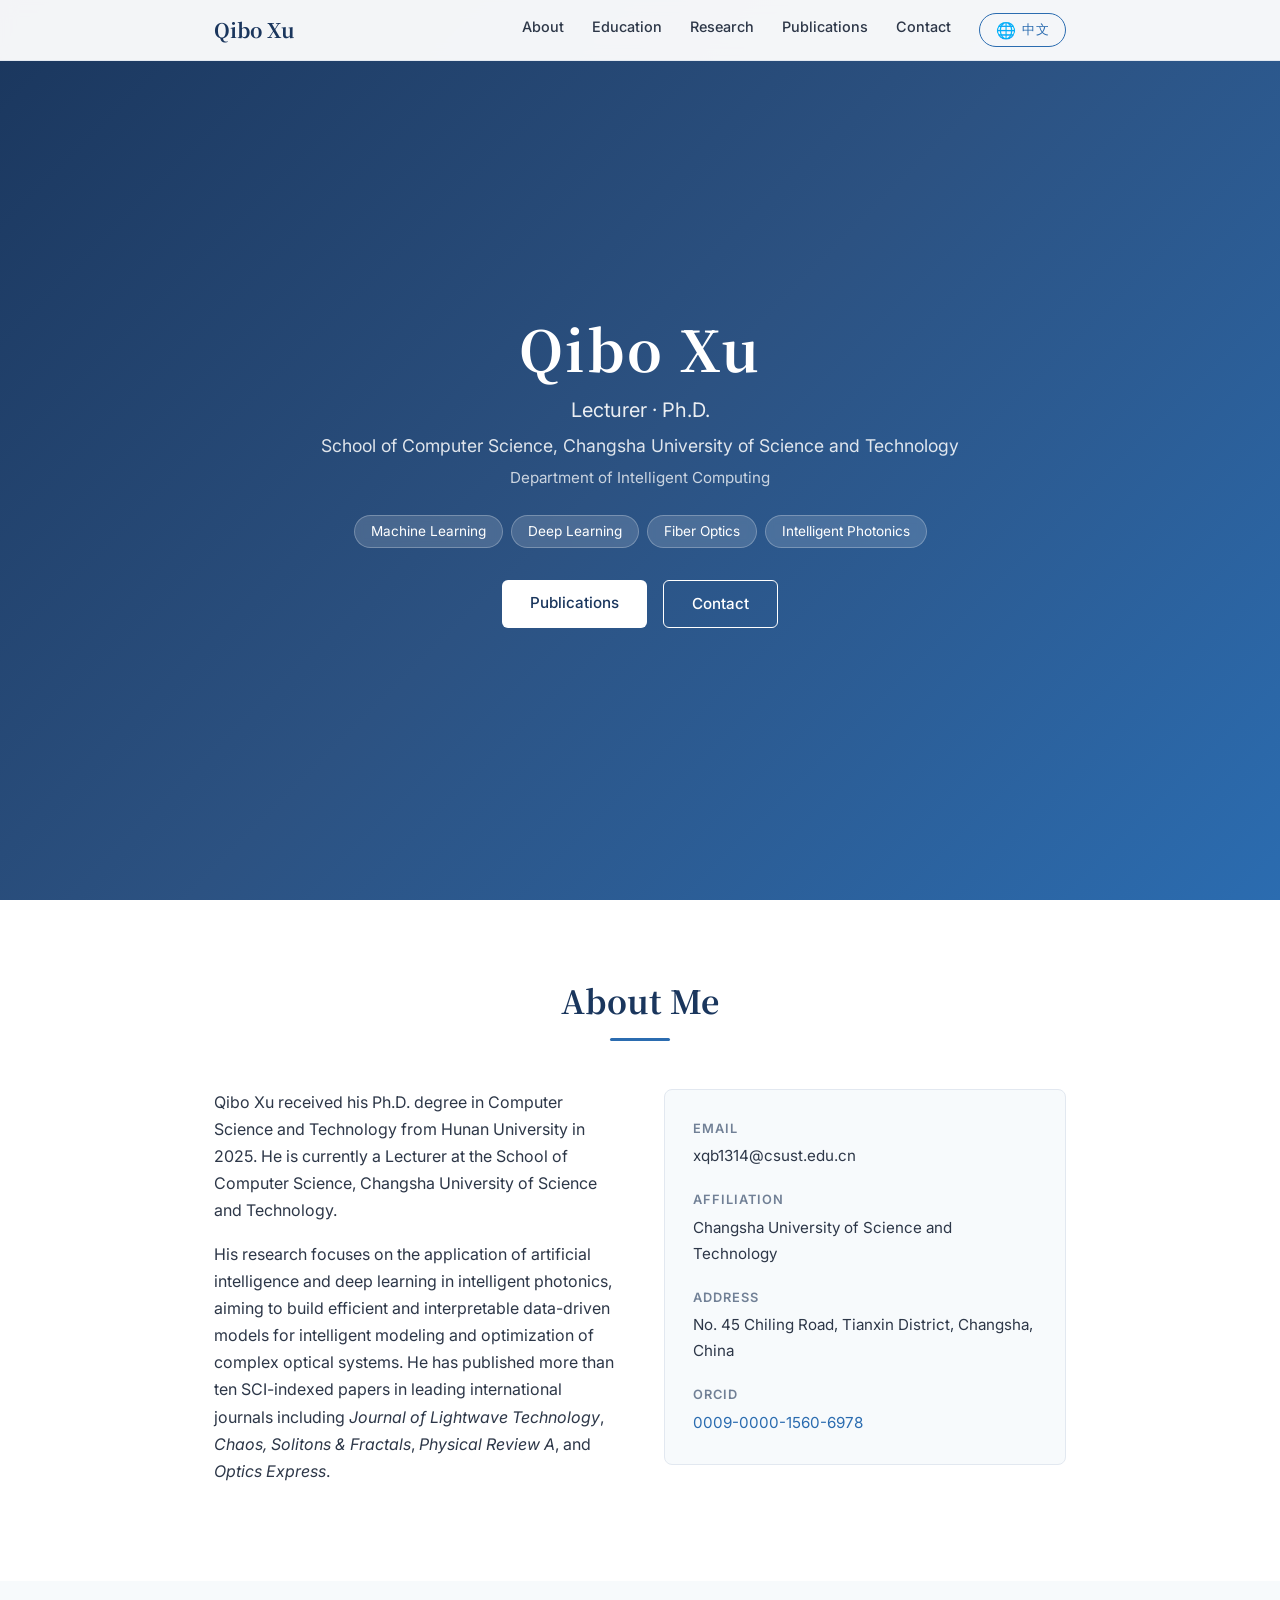
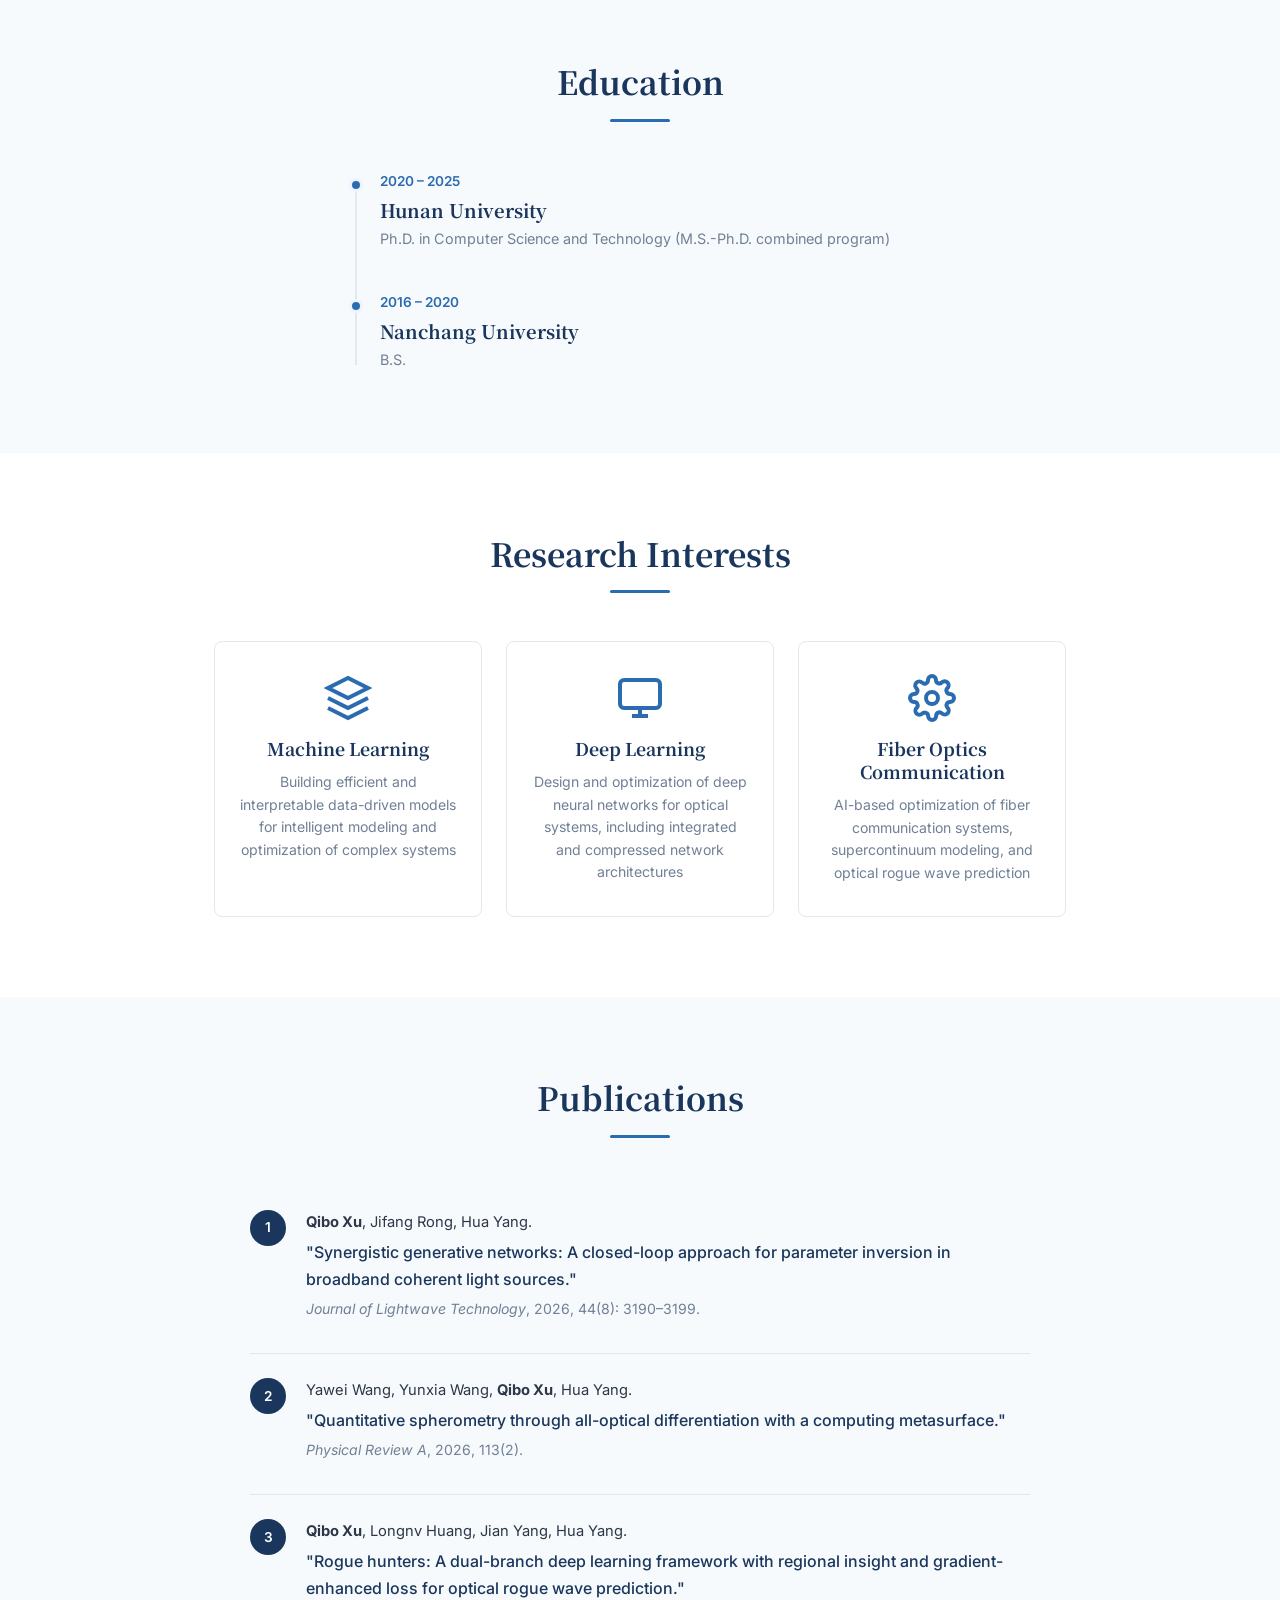
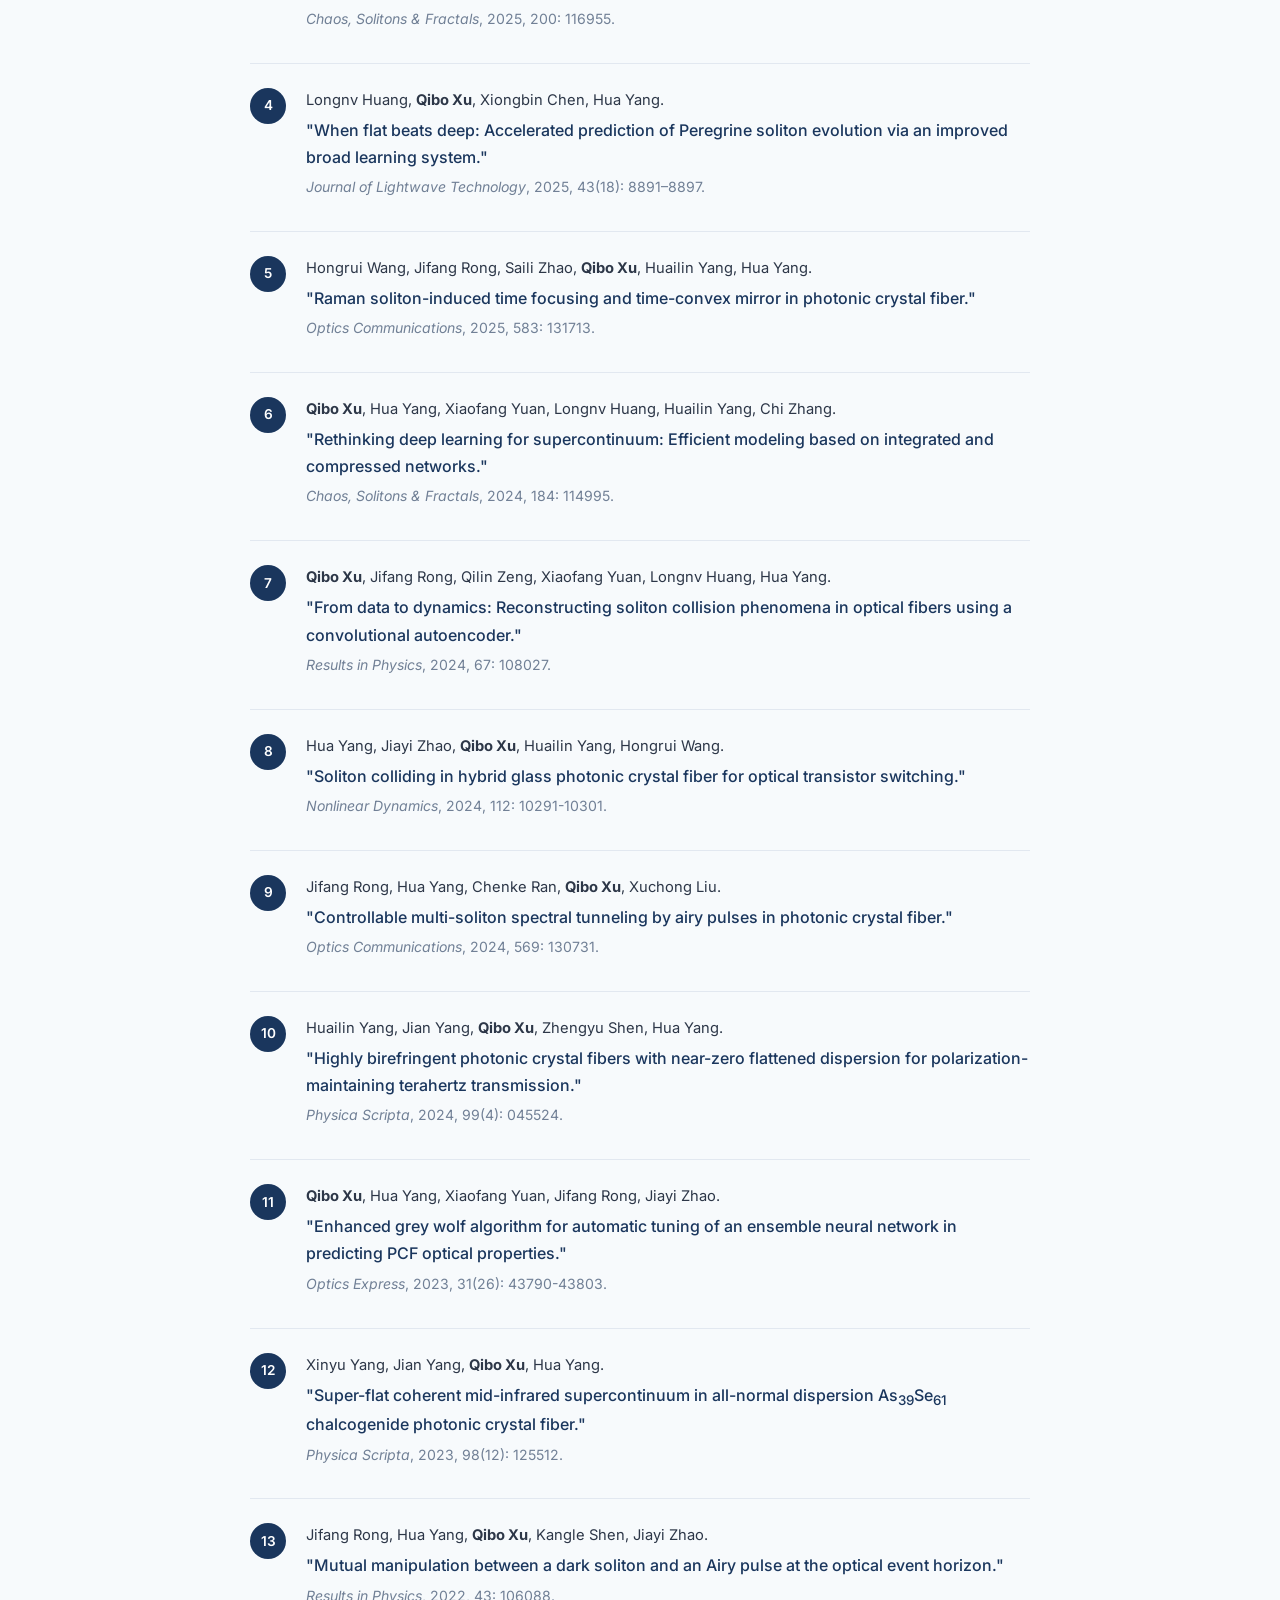
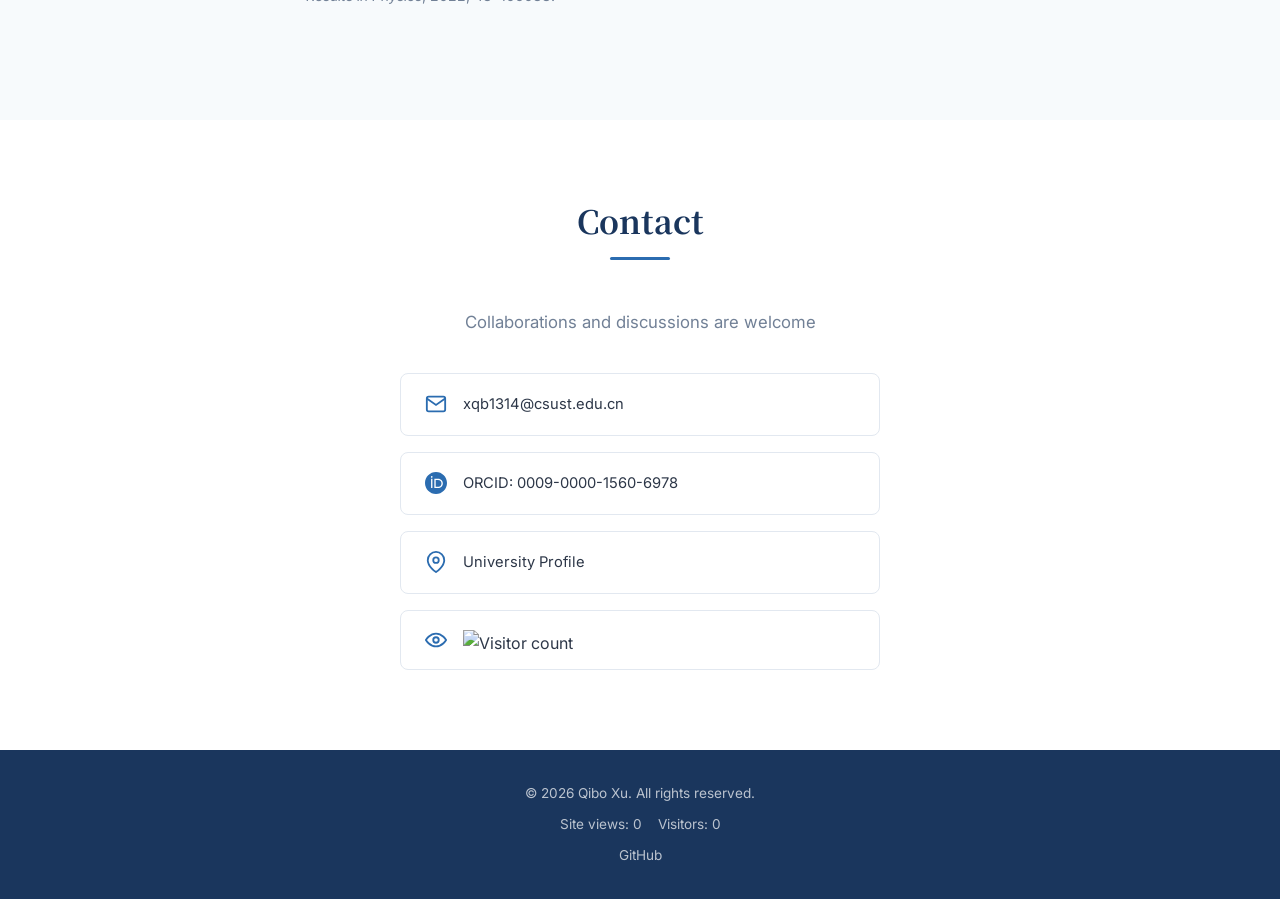
==== commit bc0033d1: "Update CSUST profile link and visitor badge" ====
--- a/en.html
+++ b/en.html
@@ -281,6 +281,13 @@
             </svg>
             <span>University Profile</span>
           </a>
+          <div class="contact-card visitor-card">
+            <svg viewBox="0 0 24 24" fill="none" stroke="currentColor" stroke-width="2">
+              <path d="M1 12s4-7 11-7 11 7 11 7-4 7-11 7S1 12 1 12z"/>
+              <circle cx="12" cy="12" r="3"/>
+            </svg>
+            <img src="https://visitor-badge.laobi.icu/badge?page_id=huang-td.huang-td.github.io&left_text=Visitors" alt="Visitor count">
+          </div>
         </div>
       </div>
     </div>
--- a/css/style.css
+++ b/css/style.css
@@ -526,6 +526,15 @@
   font-size: 0.92rem;
 }
 
+.visitor-card {
+  justify-content: flex-start;
+}
+
+.visitor-card img {
+  height: 20px;
+  max-width: 100%;
+}
+
 /* Footer */
 .footer {
   background: var(--primary);
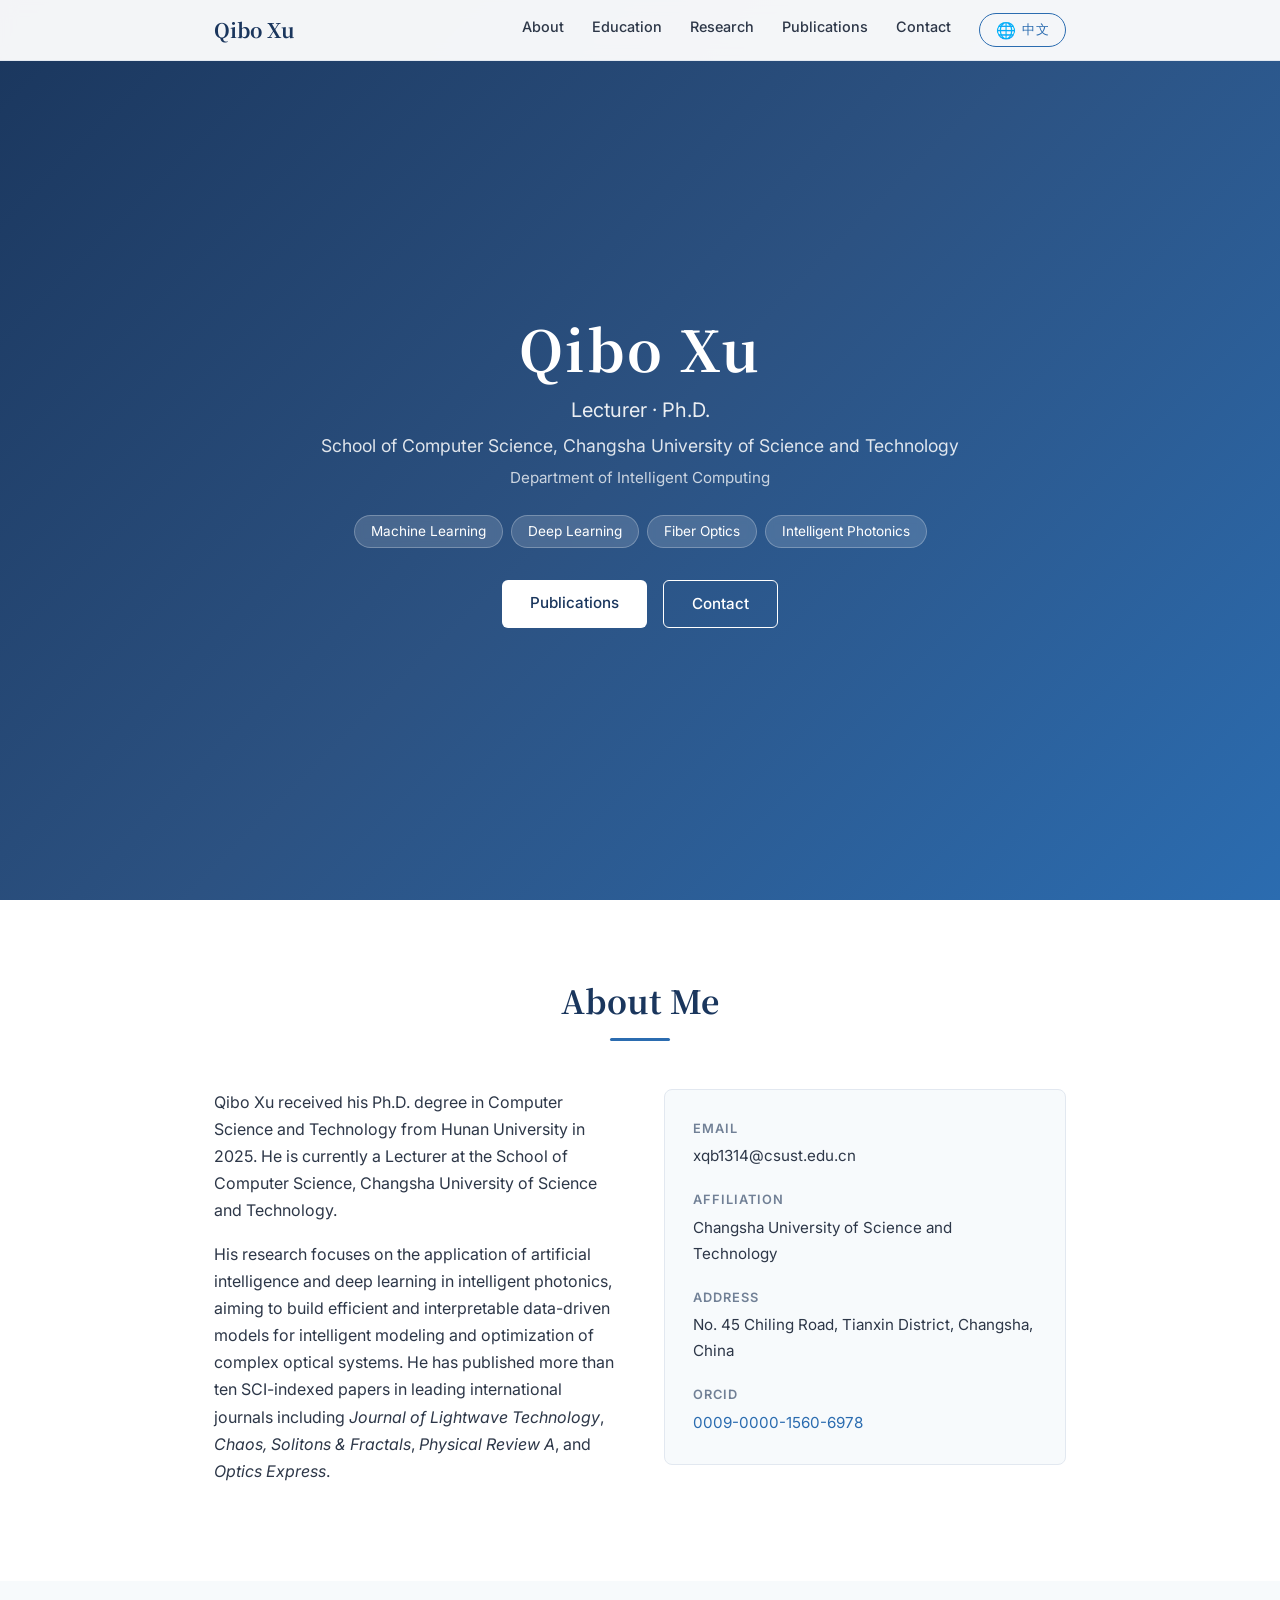
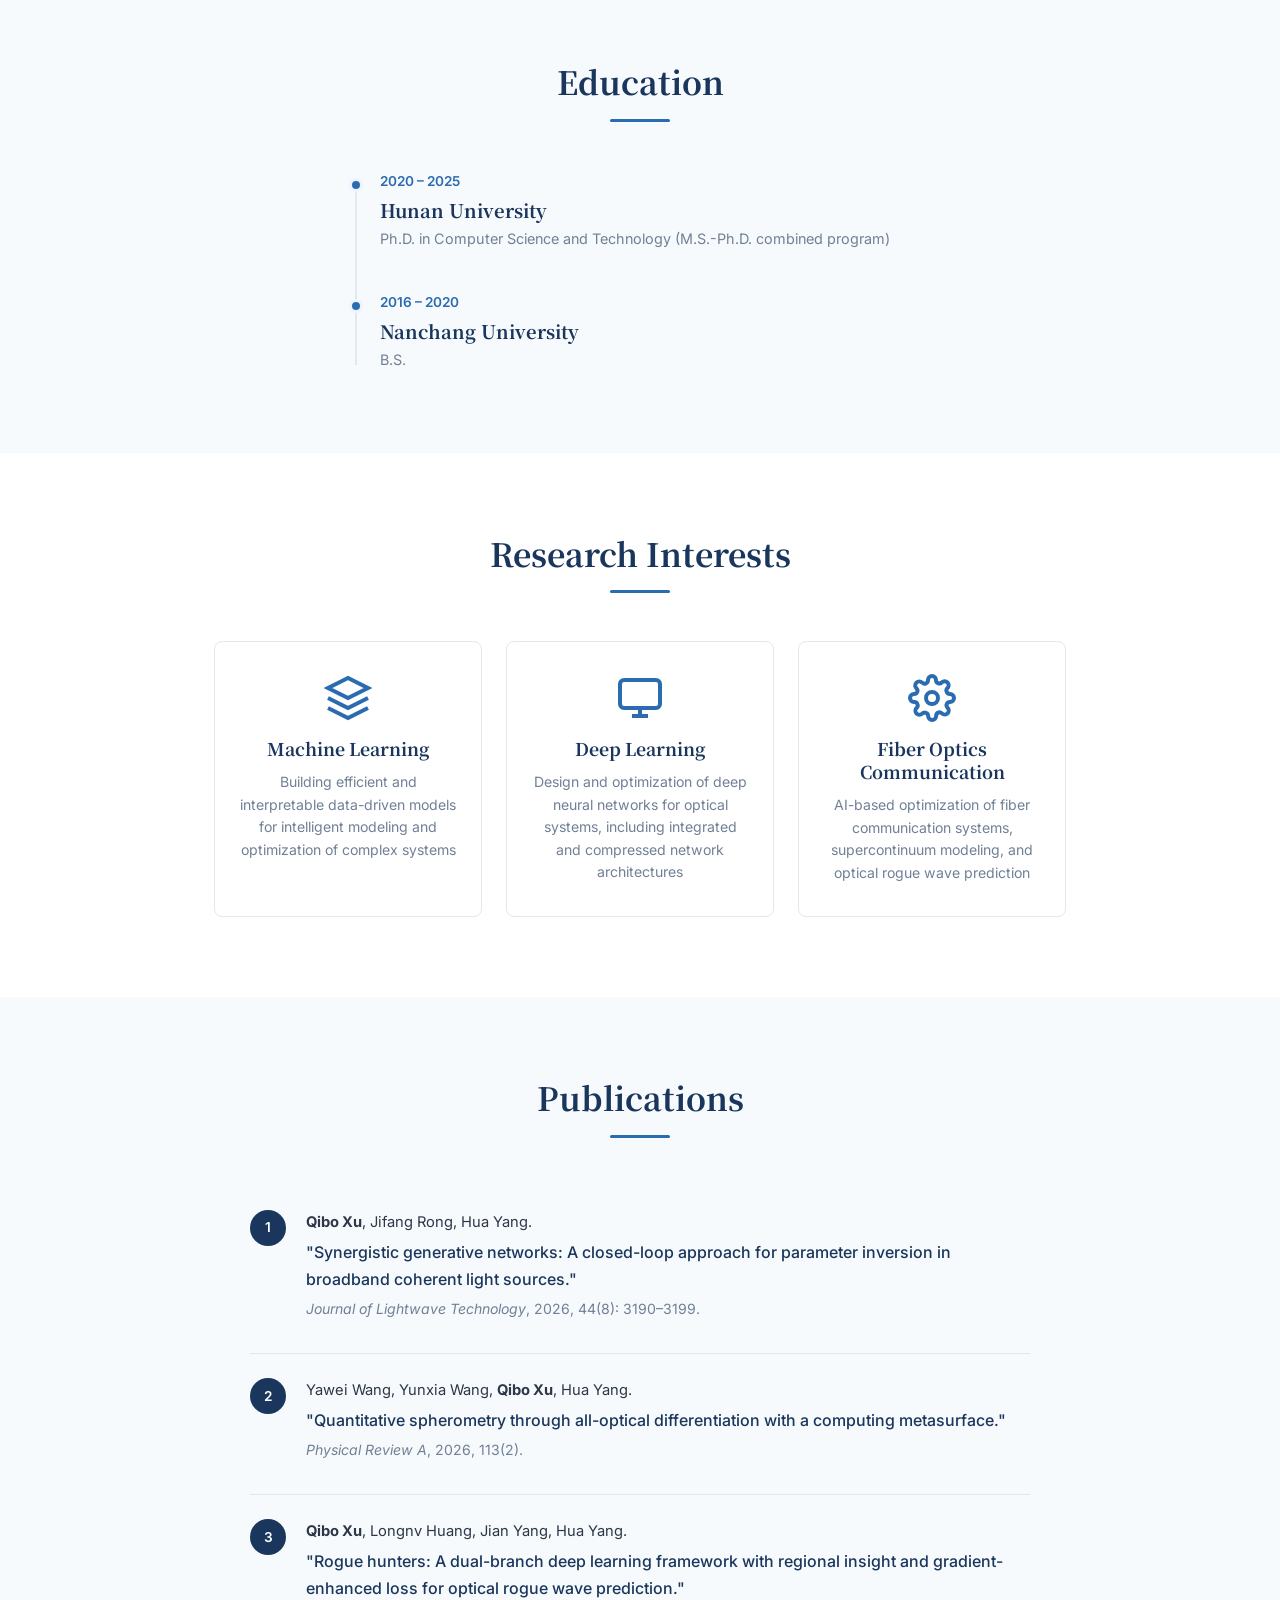
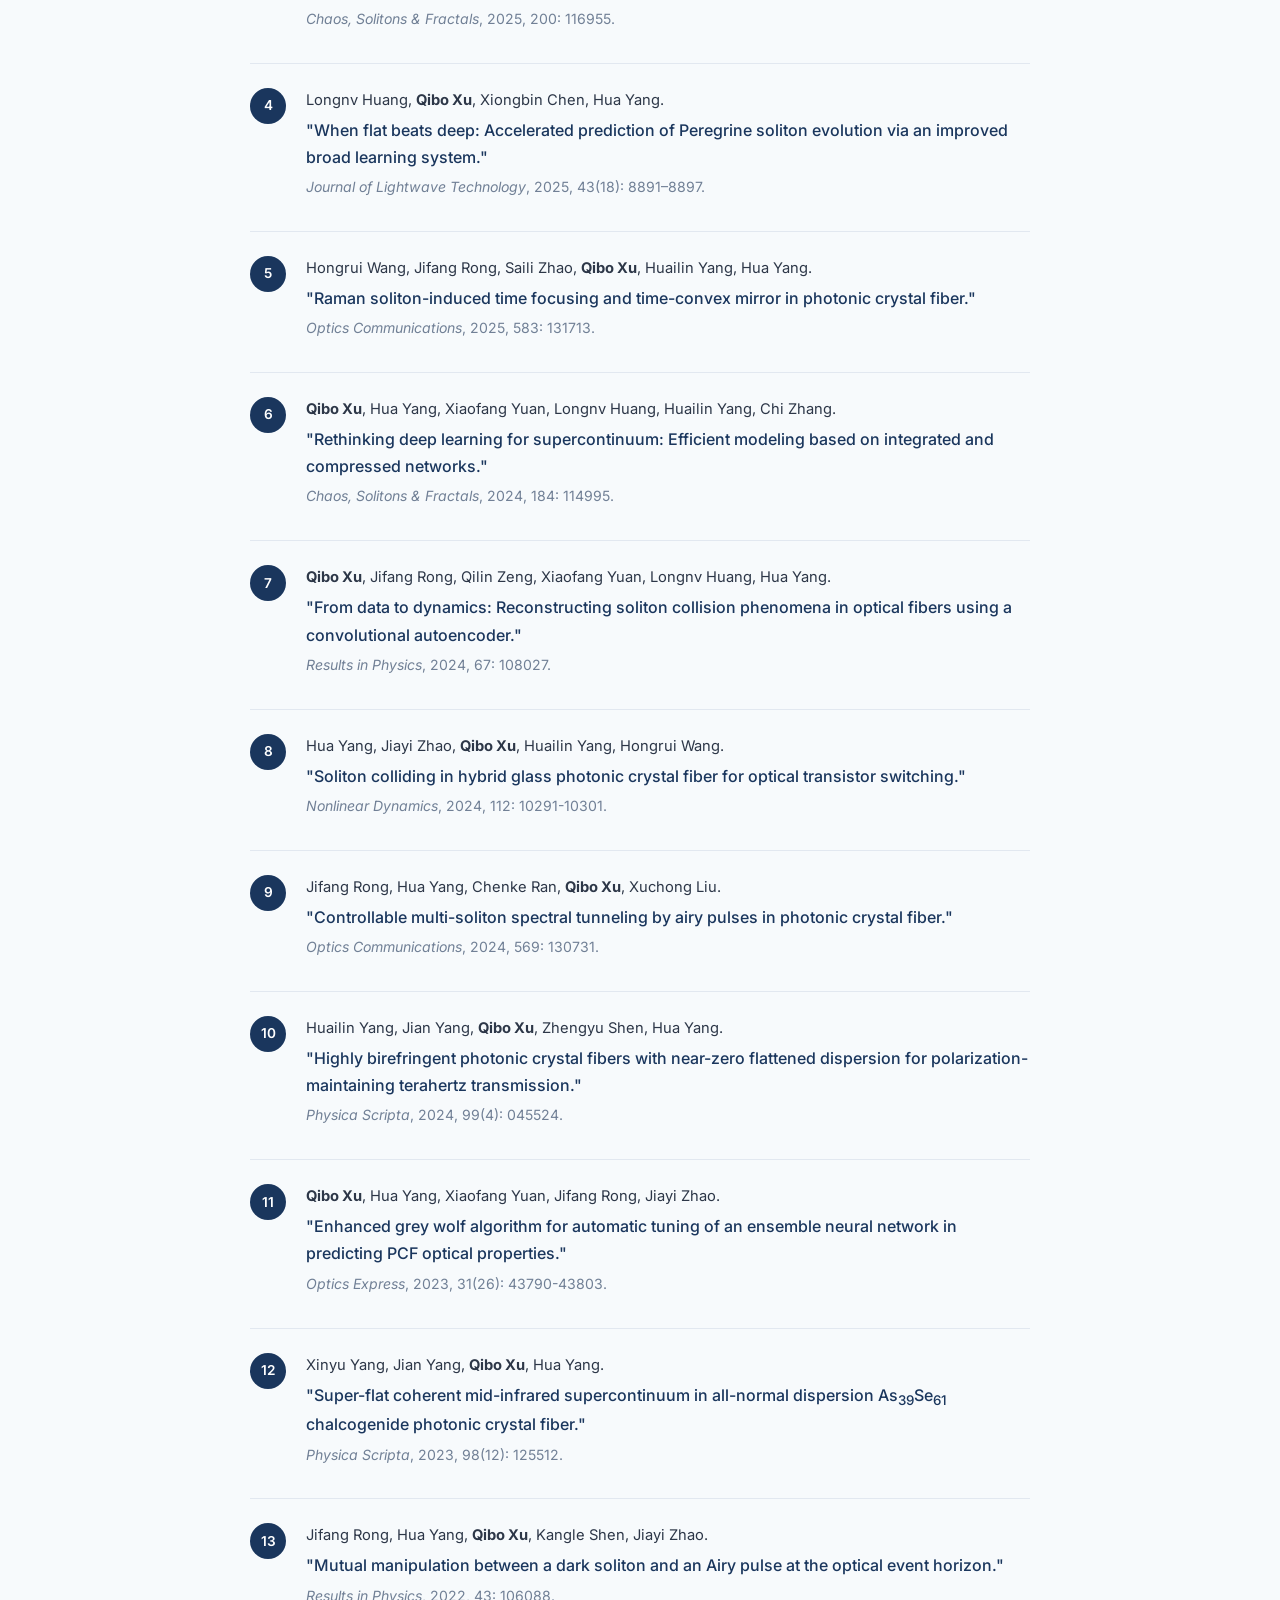
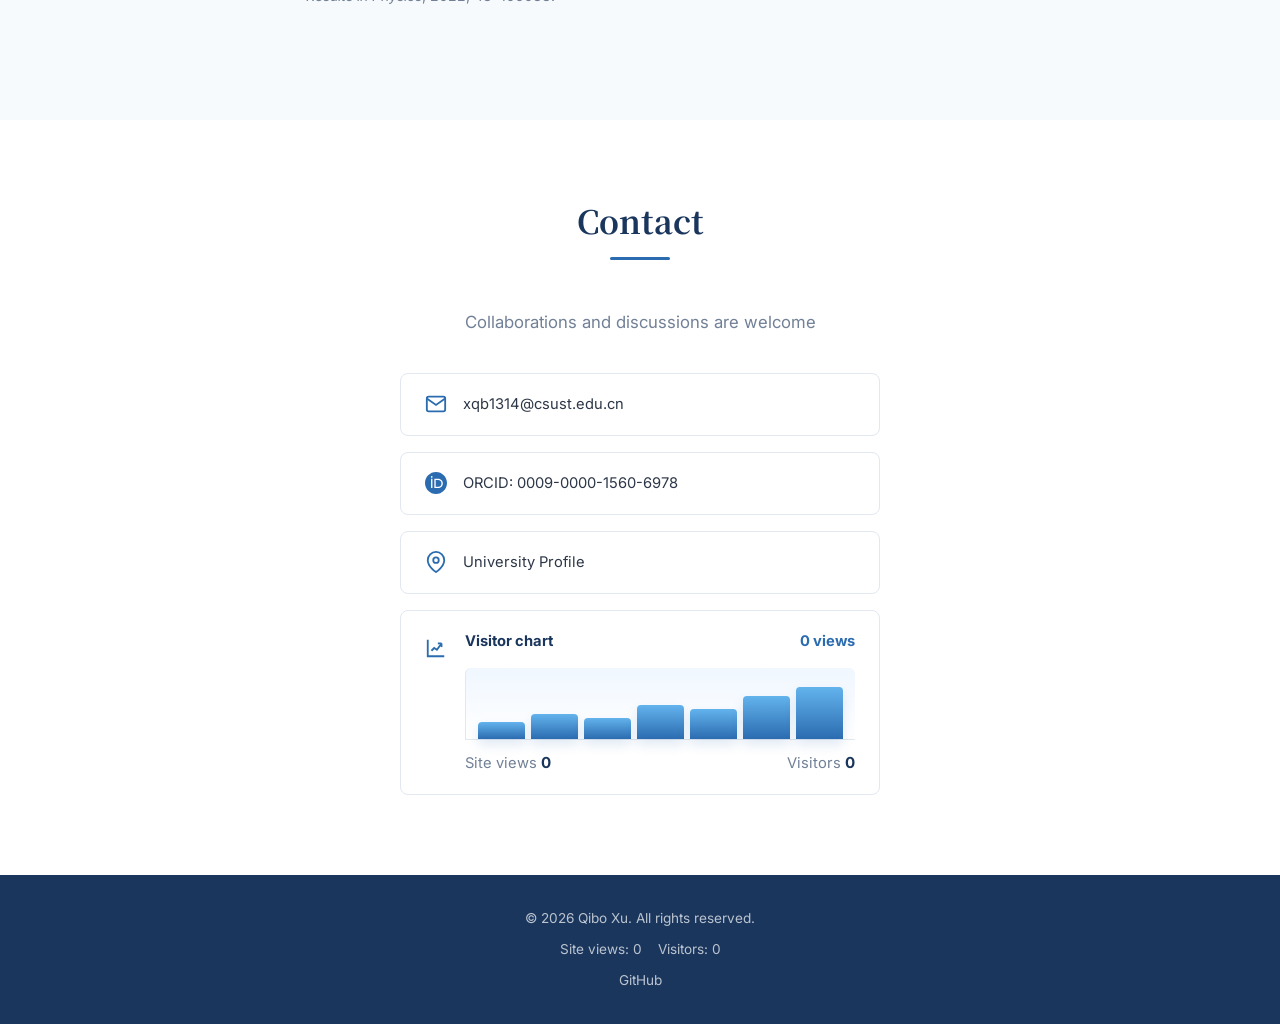
==== commit 21e225cb: "Replace visitor badge with chart card" ====
--- a/en.html
+++ b/en.html
@@ -281,12 +281,26 @@
             </svg>
             <span>University Profile</span>
           </a>
-          <div class="contact-card visitor-card">
-            <svg viewBox="0 0 24 24" fill="none" stroke="currentColor" stroke-width="2">
-              <path d="M1 12s4-7 11-7 11 7 11 7-4 7-11 7S1 12 1 12z"/>
-              <circle cx="12" cy="12" r="3"/>
-            </svg>
-            <img src="https://visitor-badge.laobi.icu/badge?page_id=huang-td.huang-td.github.io&left_text=Visitors" alt="Visitor count">
+          <div class="contact-card visitor-card visitor-chart" aria-label="Visitor analytics">
+            <svg class="visitor-chart-icon" viewBox="0 0 24 24" fill="none" stroke="currentColor" stroke-width="2">
+              <path d="M3 3v18h18"/>
+              <path d="M7 15l3-3 3 2 5-7"/>
+              <path d="M18 7h-4"/>
+              <path d="M18 7v4"/>
+            </svg>
+            <div class="visitor-chart-body">
+              <div class="visitor-chart-head">
+                <span class="visitor-chart-title">Visitor chart</span>
+                <span class="visitor-chart-total"><span data-visitor-value="pv">0</span> views</span>
+              </div>
+              <div class="visitor-bars" aria-hidden="true">
+                <span></span><span></span><span></span><span></span><span></span><span></span><span></span>
+              </div>
+              <div class="visitor-chart-meta">
+                <span>Site views <strong data-visitor-value="pv">0</strong></span>
+                <span>Visitors <strong data-visitor-value="uv">0</strong></span>
+              </div>
+            </div>
           </div>
         </div>
       </div>
--- a/css/style.css
+++ b/css/style.css
@@ -527,12 +527,87 @@
 }
 
 .visitor-card {
-  justify-content: flex-start;
-}
-
-.visitor-card img {
-  height: 20px;
-  max-width: 100%;
+  align-items: stretch;
+  gap: 18px;
+  cursor: default;
+}
+
+.visitor-card:hover {
+  transform: translateX(0);
+}
+
+.visitor-chart-icon {
+  margin-top: 8px;
+}
+
+.visitor-chart-body {
+  flex: 1;
+  min-width: 0;
+}
+
+.visitor-chart-head {
+  display: flex;
+  align-items: baseline;
+  justify-content: space-between;
+  gap: 12px;
+  margin-bottom: 14px;
+}
+
+.visitor-chart-title {
+  font-weight: 700;
+  color: var(--primary);
+}
+
+.visitor-chart-total {
+  color: var(--accent);
+  font-size: 0.84rem;
+  font-weight: 700;
+  white-space: nowrap;
+}
+
+.visitor-bars {
+  display: grid;
+  grid-template-columns: repeat(7, 1fr);
+  align-items: end;
+  gap: 6px;
+  height: 72px;
+  padding: 12px 12px 0;
+  border-left: 1px solid var(--border);
+  border-bottom: 1px solid var(--border);
+  background: linear-gradient(180deg, rgba(235, 244, 255, 0.75), rgba(255, 255, 255, 0));
+  border-radius: 6px 6px 0 0;
+}
+
+.visitor-bars span {
+  display: block;
+  height: var(--bar-height, 35%);
+  min-height: 8px;
+  border-radius: 4px 4px 0 0;
+  background: linear-gradient(180deg, #63b3ed, var(--accent));
+  box-shadow: 0 6px 12px rgba(43, 108, 176, 0.14);
+  transition: height 0.5s ease;
+}
+
+.visitor-bars span:nth-child(1) { --bar-height: 28%; }
+.visitor-bars span:nth-child(2) { --bar-height: 42%; }
+.visitor-bars span:nth-child(3) { --bar-height: 36%; }
+.visitor-bars span:nth-child(4) { --bar-height: 58%; }
+.visitor-bars span:nth-child(5) { --bar-height: 50%; }
+.visitor-bars span:nth-child(6) { --bar-height: 72%; }
+.visitor-bars span:nth-child(7) { --bar-height: 88%; }
+
+.visitor-chart-meta {
+  display: flex;
+  justify-content: space-between;
+  gap: 12px;
+  margin-top: 10px;
+  color: var(--text-light);
+  font-size: 0.8rem;
+}
+
+.visitor-chart-meta strong {
+  color: var(--primary);
+  font-size: 0.95rem;
 }
 
 /* Footer */
